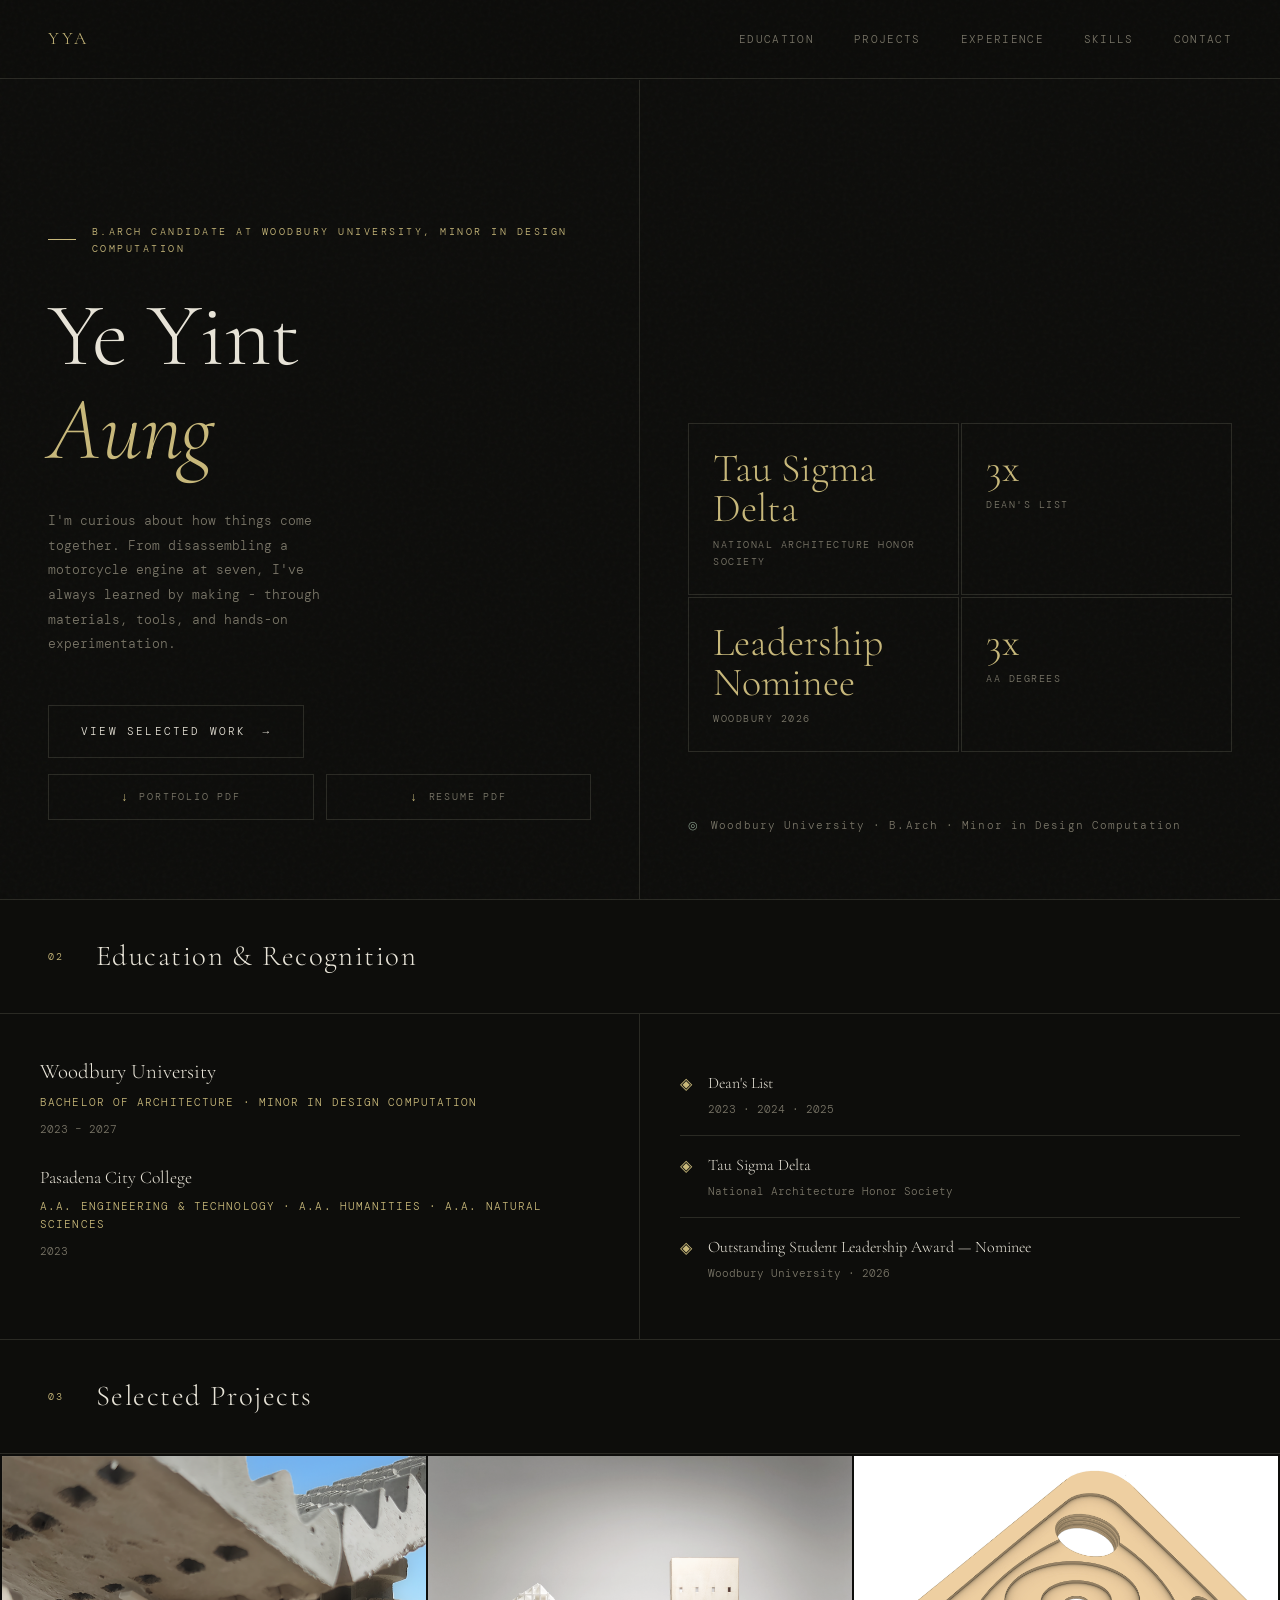
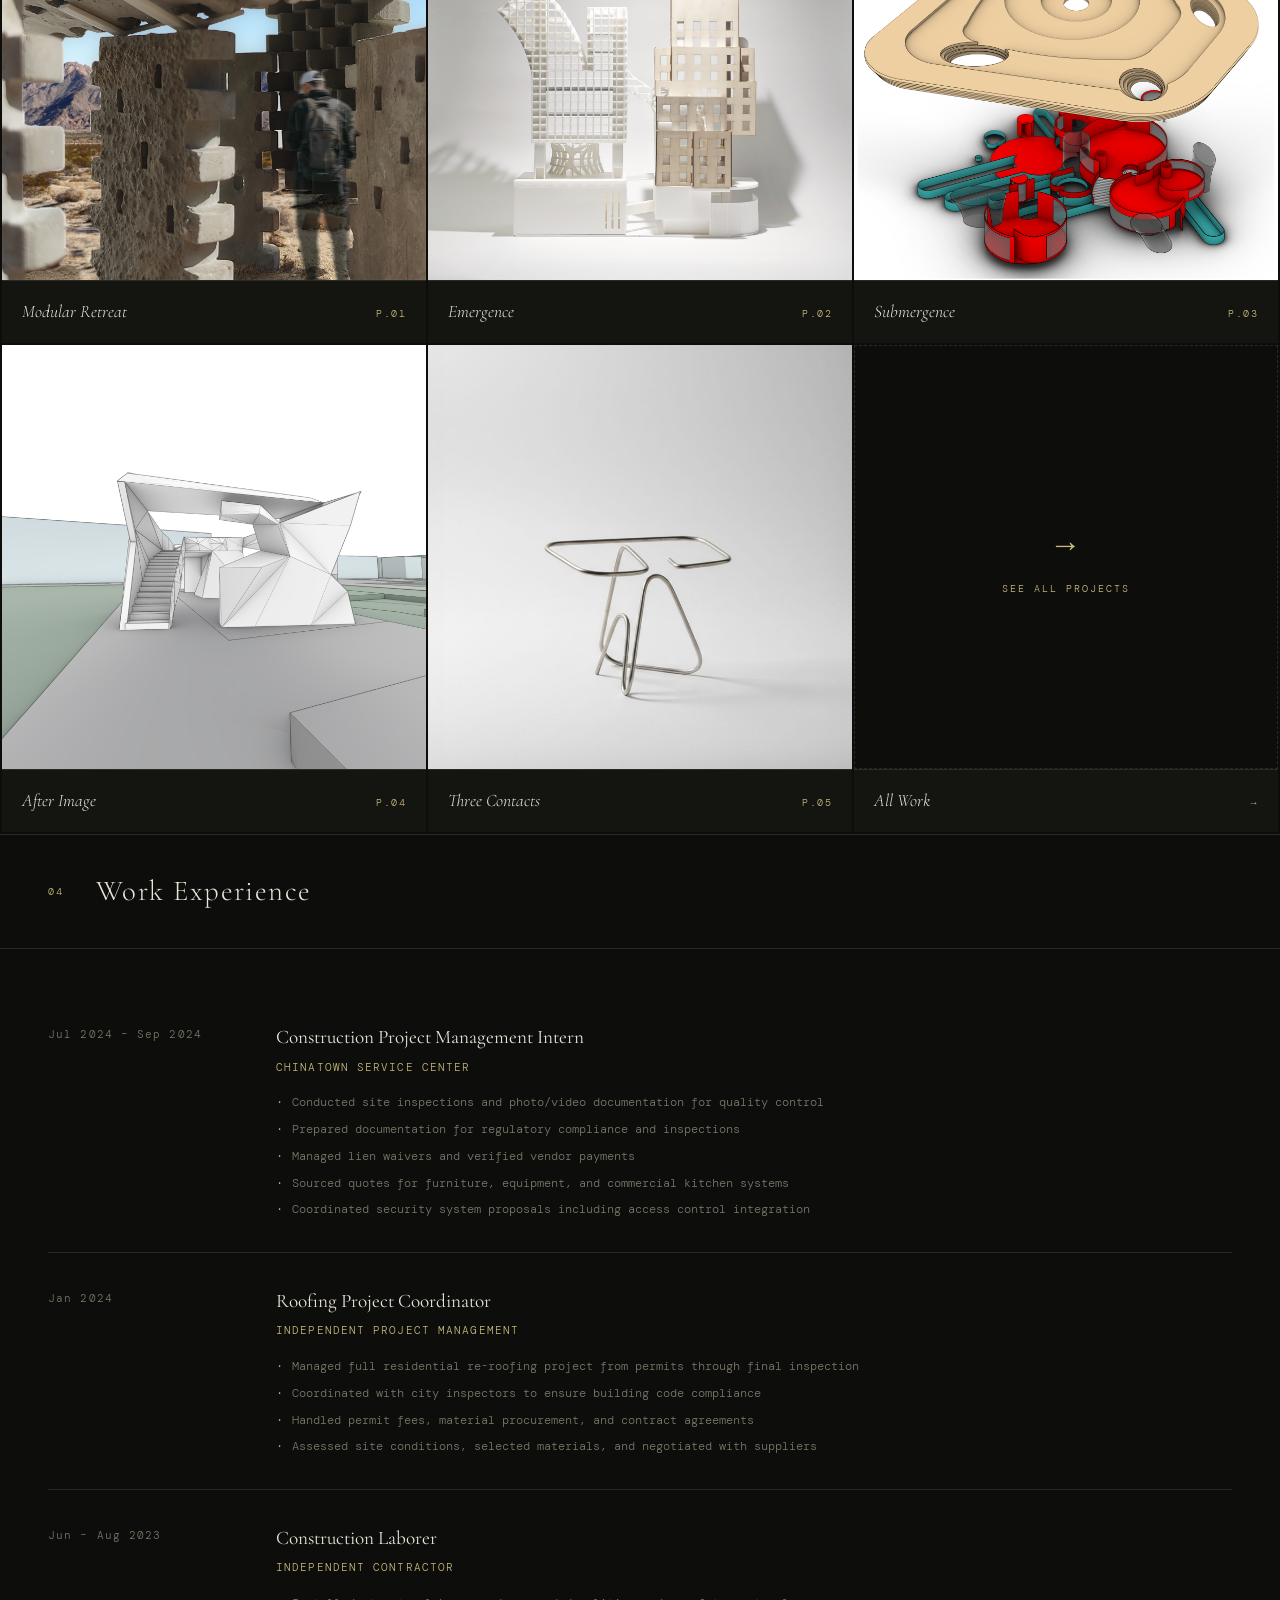
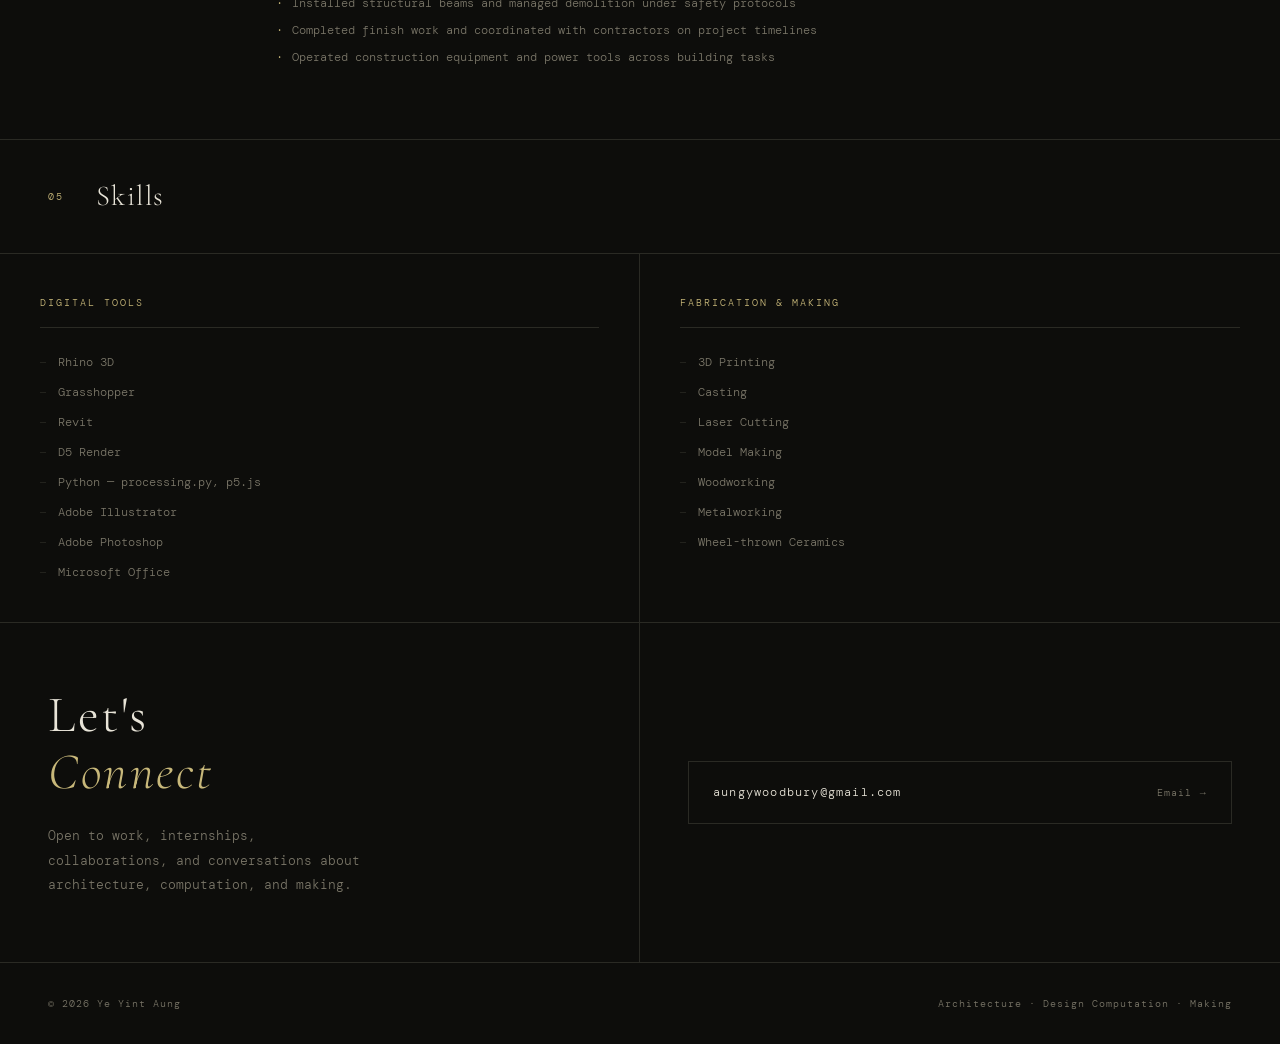
==== index.html @ 7330346c "Update index.html" ====
<!DOCTYPE html>
<html lang="en">
<head>
  <meta charset="UTF-8"/>
  <meta name="viewport" content="width=device-width, initial-scale=1.0"/>
  <title>Ye Yint Aung — Architecture Portfolio</title>
  <link href="https://fonts.googleapis.com/css2?family=Cormorant+Garamond:ital,wght@0,300;0,400;0,600;1,300;1,400&family=DM+Mono:wght@300;400&display=swap" rel="stylesheet"/>
  <link rel="stylesheet" href="style.css"/>
</head>
<body>

<!-- ══ NAV ══ -->
<nav>
  <a href="index.html" class="nav-logo">YYA</a>
  <div class="nav-links">
    <a href="#education">Education</a>
    <a href="#projects">Projects</a>
    <a href="#experience">Experience</a>
    <a href="#skills">Skills</a>
    <a href="#contact">Contact</a>
  </div>
  <button class="nav-hamburger" id="nav-hamburger" aria-label="Toggle menu">
    <span></span><span></span><span></span>
  </button>
</nav>

<!-- ══ 01 · INTRODUCTION ══ -->
<section id="hero">
  <div class="hero-left">
    <div class="hero-tag">B.Arch candidate at Woodbury University, Minor in Design Computation</div>
    <h1>Ye Yint<br/><em>Aung</em></h1>
    <p class="hero-desc">
      I'm curious about how things come together. From disassembling a motorcycle engine at seven, I've always learned by making - through materials, tools, and hands-on experimentation.
    </p>
    <a href="#projects" class="hero-cta">View Selected Work</a>
    <div class="hero-downloads">
      <a href="assets/YeYintAung-Portfolio.pdf" download class="hero-dl-btn">
        <span class="dl-icon">↓</span> Portfolio PDF
      </a>
      <a href="assets/YeYintAung-Resume.pdf" download class="hero-dl-btn">
        <span class="dl-icon">↓</span> Resume PDF
      </a>
    </div>
  </div>
  <div class="hero-right">
    <div class="hero-stats">
      <div class="stat">
        <div class="stat-num">Tau Sigma Delta</div>
        <div class="stat-label">National Architecture Honor Society</div>
      </div>
      <div class="stat">
        <div class="stat-num">3x</div>
        <div class="stat-label">Dean's List</div>
      </div>
      <div class="stat">
        <div class="stat-num">Leadership Nominee</div>
        <div class="stat-label">Woodbury 2026</div>
      </div>
      <div class="stat">
        <div class="stat-num">3x</div>
        <div class="stat-label">AA Degrees</div>
      </div>
    </div>
    <div class="hero-location">Woodbury University · B.Arch · Minor in Design Computation</div>
  </div>
</section>

<!-- ══ 02 · EDUCATION & RECOGNITION ══ -->
<section id="education">
  <div class="section-header">
    <span class="section-num">02</span>
    <h2>Education &amp; Recognition</h2>
  </div>
  <div class="edu-grid">
    <div class="edu-block">
      <div class="edu-school">Woodbury University</div>
      <div class="edu-degree">Bachelor of Architecture · Minor in Design Computation</div>
      <div class="edu-year">2023 – 2027</div>

      <div class="edu-school" style="font-size:1.1rem;">Pasadena City College</div>
      <div class="edu-degree">A.A. Engineering &amp; Technology · A.A. Humanities · A.A. Natural Sciences</div>
      <div class="edu-year">2023</div>
    </div>
    <div class="edu-block">
      <div class="award-item">
        <div class="award-icon">◈</div>
        <div>
          <div class="award-name">Dean's List</div>
          <div class="award-detail">2023 · 2024 · 2025</div>
        </div>
      </div>
      <div class="award-item">
        <div class="award-icon">◈</div>
        <div>
          <div class="award-name">Tau Sigma Delta</div>
          <div class="award-detail">National Architecture Honor Society</div>
        </div>
      </div>
      <div class="award-item">
        <div class="award-icon">◈</div>
        <div>
          <div class="award-name">Outstanding Student Leadership Award — Nominee</div>
          <div class="award-detail">Woodbury University · 2026</div>
        </div>
      </div>
    </div>
  </div>
</section>

<!-- ══ 03 · PROJECTS ══ -->
<section id="projects">
  <div class="section-header">
    <span class="section-num">03</span>
    <h2>Selected Projects</h2>
  </div>
  <div class="projects-grid">

    <!-- P.01 -->
    <a href="modular-retreat.html" class="project-card">
      <div class="card-image">
        <img src="images/modular-retreat-cover.png.png" alt="Modular Retreat"/> 
        <div class="card-overlay">
          <div class="overlay-tag">Modular Retreat</div>
          <p class="overlay-desc">A pavilion for hikers approaching Mount Whitney. Two panel types, 75% perlite mix — the molds become benches.</p>
          <span class="overlay-cta">Tilt-up Concrete · Lone Pine, CA</span>
        </div>
      </div>
      <div class="card-body">
        <div class="card-name">Modular Retreat</div>
        <div class="card-num">P.01</div>
      </div>
    </a>

    <!-- P.02 -->
    <a href="emergence.html" class="project-card">
      <div class="card-image">
        <img src="images/emergence-cover.png.png" alt="Emergence"/>
        <div class="card-overlay">
          <div class="overlay-tag">Emergence</div>
          <p class="overlay-desc">The historic E. Clem Wilson Building reborn as a Center for Art, Media, and Performance. The old structure generates the new.</p>
          <span class="overlay-cta">Adaptive Reuse · Los Angeles, CA</span>
        </div>
      </div>
      <div class="card-body">
        <div class="card-name">Emergence</div>
        <div class="card-num">P.02</div>
      </div>
    </a>

    <!-- P.03 -->
    <a href="submergence.html" class="project-card">
      <div class="card-image">
        <img src="images/submergence-cover.jpg" alt="Submergence"/>
        <div class="card-overlay">
          <div class="overlay-tag">Submergence</div>
          <p class="overlay-desc">An underused pool site reactivated as civic space. A floating canopy shades, collects rainwater, and lets light in across a triangular urban site.</p>
          <span class="overlay-cta">Civic Design · Chinatown, Los Angeles</span>
        </div>
      </div>
      <div class="card-body">
        <div class="card-name">Submergence</div>
        <div class="card-num">P.03</div>
      </div>
    </a>

    <!-- P.04 -->
    <a href="after-image.html" class="project-card">
      <div class="card-image">
        <img src="images/after-image-cover.png" alt="After Image"/> 
        <div class="card-overlay">
          <div class="overlay-tag">After Image</div>
          <p class="overlay-desc">A student lounge built from motion. Footage from Spider-Verse tracked, abstracted, and extruded into a geometry frozen mid-glitch.</p>
          <span class="overlay-cta">Student Lounge · Burbank, CA</span>
        </div>
      </div>
      <div class="card-body">
        <div class="card-name">After Image</div>
        <div class="card-num">P.04</div>
      </div>
    </a>

    <!-- P.05 -->
    <a href="three-contacts.html" class="project-card">
      <div class="card-image">
        <img src="images/three-contacts-cover.jpg" alt="Three Contacts"/>
        <div class="card-overlay">
          <div class="overlay-tag">Three Contacts</div>
          <p class="overlay-desc">A bookstand from one continuous cold-rolled steel rod. Three contacts — a point, a curve, and a line.</p>
          <span class="overlay-cta">Object Design</span>
        </div>
      </div>
      <div class="card-body">
        <div class="card-name">Three Contacts</div>
        <div class="card-num">P.05</div>
      </div>
    </a>

    <!-- See All Projects -->
    <a href="projects.html" class="project-card see-all-card">
      <div class="card-image" style="background: var(--bg);">
        <div class="placeholder">
          <span style="font-size:2rem; color: var(--accent);">→</span>
          <span style="color: var(--accent); letter-spacing: 0.2em;">See All Projects</span>
        </div>
      </div>
      <div class="card-body">
        <div class="card-name">All Work</div>
        <div class="card-num">→</div>
      </div>
    </a>

  </div>
</section>

<!-- ══ 04 · EXPERIENCE ══ -->
<section id="experience">
  <div class="section-header">
    <span class="section-num">04</span>
    <h2>Work Experience</h2>
  </div>
  <div class="exp-list">
    <div class="exp-item">
      <div class="exp-date">Jul 2024 – Sep 2024</div>
      <div>
        <div class="exp-role">Construction Project Management Intern</div>
        <div class="exp-company">Chinatown Service Center</div>
        <ul class="exp-bullets">
          <li>Conducted site inspections and photo/video documentation for quality control</li>
          <li>Prepared documentation for regulatory compliance and inspections</li>
          <li>Managed lien waivers and verified vendor payments</li>
          <li>Sourced quotes for furniture, equipment, and commercial kitchen systems</li>
          <li>Coordinated security system proposals including access control integration</li>
        </ul>
      </div>
    </div>
    <div class="exp-item">
      <div class="exp-date">Jan 2024</div>
      <div>
        <div class="exp-role">Roofing Project Coordinator</div>
        <div class="exp-company">Independent Project Management</div>
        <ul class="exp-bullets">
          <li>Managed full residential re-roofing project from permits through final inspection</li>
          <li>Coordinated with city inspectors to ensure building code compliance</li>
          <li>Handled permit fees, material procurement, and contract agreements</li>
          <li>Assessed site conditions, selected materials, and negotiated with suppliers</li>
        </ul>
      </div>
    </div>
    <div class="exp-item">
      <div class="exp-date">Jun – Aug 2023</div>
      <div>
        <div class="exp-role">Construction Laborer</div>
        <div class="exp-company">Independent Contractor</div>
        <ul class="exp-bullets">
          <li>Installed structural beams and managed demolition under safety protocols</li>
          <li>Completed finish work and coordinated with contractors on project timelines</li>
          <li>Operated construction equipment and power tools across building tasks</li>
        </ul>
      </div>
    </div>
  </div>
</section>

<!-- ══ 05 · SKILLS ══ -->
<section id="skills">
  <div class="section-header">
    <span class="section-num">05</span>
    <h2>Skills</h2>
  </div>
  <div class="skills-grid">
    <div class="skill-group">
      <div class="skill-group-title">Digital Tools</div>
      <ul class="skill-list">
        <li>Rhino 3D</li>
        <li>Grasshopper</li>
        <li>Revit</li>
        <li>D5 Render</li>
        <li>Python — processing.py, p5.js</li>
        <li>Adobe Illustrator</li>
        <li>Adobe Photoshop</li>
        <li>Microsoft Office</li>
      </ul>
    </div>
    <div class="skill-group">
      <div class="skill-group-title">Fabrication &amp; Making</div>
      <ul class="skill-list">
        <li>3D Printing</li>
        <li>Casting</li>
        <li>Laser Cutting</li>
        <li>Model Making</li>
        <li>Woodworking</li>
        <li>Metalworking</li>
        <li>Wheel-thrown Ceramics</li>
      </ul>
    </div>
  </div>
</section>

<!-- ══ 06 · CONTACT ══ -->
<section id="contact">
  <div class="contact-left">
    <h2 class="contact-heading">Let's<br/><em>Connect</em></h2>
    <p class="contact-sub">Open to work, internships, collaborations, and conversations about architecture, computation, and making.</p>
  </div>
  <div class="contact-right">
    <a href="mailto:aungywoodbury@gmail.com" class="contact-link">
      aungywoodbury@gmail.com
      <span>Email →</span>
    </a>
  </div>
</section>

<footer>
  <span>© 2026 Ye Yint Aung</span>
  <span>Architecture · Design Computation · Making</span>
</footer>

<script>
  const hamburger = document.getElementById('nav-hamburger');
  const navLinks = document.querySelector('.nav-links');
  hamburger.addEventListener('click', () => {
    navLinks.classList.toggle('open');
  });
  navLinks.querySelectorAll('a').forEach(link => {
    link.addEventListener('click', () => navLinks.classList.remove('open'));
  });
</script>

</body>
</html>
---- style.css ----
/* ============================================================
   YE YINT AUNG — Portfolio Stylesheet
   Shared across all pages
   ============================================================ */

*, *::before, *::after { box-sizing: border-box; margin: 0; padding: 0; }

:root {
  --bg: #0d0d0b;
  --surface: #141410;
  --border: #2a2a24;
  --text: #e8e4d8;
  --muted: #7a7668;
  --accent: #c8b87a;
  --accent2: #8a9e8c;
}

html { scroll-behavior: smooth; }

body {
  background: var(--bg);
  color: var(--text);
  font-family: 'DM Mono', monospace;
  font-weight: 300;
  font-size: 13px;
  line-height: 1.7;
  cursor: crosshair;
}

body::before {
  content: '';
  position: fixed;
  inset: 0;
  background-image: url("data:image/svg+xml,%3Csvg viewBox='0 0 256 256' xmlns='http://www.w3.org/2000/svg'%3E%3Cfilter id='noise'%3E%3CfeTurbulence type='fractalNoise' baseFrequency='0.9' numOctaves='4' stitchTiles='stitch'/%3E%3C/filter%3E%3Crect width='100%25' height='100%25' filter='url(%23noise)' opacity='0.04'/%3E%3C/svg%3E");
  pointer-events: none;
  z-index: 999;
  opacity: 0.6;
}

/* ── NAV ── */
nav {
  position: fixed;
  top: 0; left: 0; right: 0;
  z-index: 100;
  display: flex;
  justify-content: space-between;
  align-items: center;
  padding: 1.5rem 3rem;
  border-bottom: 1px solid var(--border);
  background: rgba(13,13,11,0.9);
  backdrop-filter: blur(12px);
}
.nav-logo {
  font-family: 'Cormorant Garamond', serif;
  font-size: 1.1rem;
  letter-spacing: 0.15em;
  color: var(--accent);
  text-decoration: none;
}
.nav-links { display: flex; gap: 2.5rem; align-items: center; }
.nav-links a {
  color: var(--muted);
  text-decoration: none;
  letter-spacing: 0.12em;
  font-size: 11px;
  text-transform: uppercase;
  transition: color 0.3s;
}
.nav-links a:hover { color: var(--accent); }
.nav-back {
  display: flex;
  align-items: center;
  gap: 0.5rem;
  color: var(--muted);
  text-decoration: none;
  font-size: 11px;
  letter-spacing: 0.15em;
  text-transform: uppercase;
  transition: color 0.3s;
}
.nav-back:hover { color: var(--accent); }
.nav-back::before { content: '←'; }

/* ── HAMBURGER ── */
.nav-hamburger {
  display: none;
  flex-direction: column;
  gap: 5px;
  background: none;
  border: none;
  cursor: pointer;
  padding: 0.25rem;
}
.nav-hamburger span {
  display: block;
  width: 22px;
  height: 1px;
  background: var(--accent);
  transition: all 0.3s;
}

/* ── SECTION WRAPPER ── */
section { border-bottom: 1px solid var(--border); scroll-margin-top: 72px; }

.section-header {
  display: flex;
  align-items: center;
  gap: 2rem;
  padding: 2rem 3rem;
  border-bottom: 1px solid var(--border);
}
.section-num {
  font-size: 10px;
  letter-spacing: 0.2em;
  color: var(--accent);
}
h2 {
  font-family: 'Cormorant Garamond', serif;
  font-size: 1.8rem;
  font-weight: 300;
  letter-spacing: 0.05em;
}

/* ── HERO ── */
#hero {
  min-height: 100vh;
  display: grid;
  grid-template-columns: 1fr 1fr;
  border-bottom: 1px solid var(--border);
  padding-top: 80px;
}
.hero-left {
  padding: 8rem 3rem 4rem;
  border-right: 1px solid var(--border);
  display: flex;
  flex-direction: column;
  justify-content: center;
}
.hero-tag {
  font-size: 10px;
  letter-spacing: 0.25em;
  text-transform: uppercase;
  color: var(--accent);
  margin-bottom: 2rem;
  display: flex;
  align-items: center;
  gap: 1rem;
}
.hero-tag::before {
  content: '';
  display: block;
  width: 2rem;
  height: 1px;
  background: var(--accent);
}
h1 {
  font-family: 'Cormorant Garamond', serif;
  font-size: clamp(3.5rem, 7vw, 6rem);
  font-weight: 300;
  line-height: 1.05;
  letter-spacing: -0.01em;
  color: var(--text);
  margin-bottom: 2rem;
}
h1 em { font-style: italic; color: var(--accent); }
.hero-desc {
  max-width: 38ch;
  color: var(--muted);
  line-height: 1.9;
  margin-bottom: 3rem;
}
.hero-cta {
  display: inline-flex;
  align-items: center;
  gap: 1rem;
  color: var(--text);
  text-decoration: none;
  font-size: 11px;
  letter-spacing: 0.2em;
  text-transform: uppercase;
  border: 1px solid var(--border);
  padding: 1rem 2rem;
  transition: all 0.3s;
  cursor: pointer;
  align-self: flex-start;
  margin-bottom: 1rem;
}
.hero-cta:hover { border-color: var(--accent); color: var(--accent); background: rgba(200,184,122,0.04); }
.hero-cta::after { content: '→'; transition: transform 0.3s; }
.hero-cta:hover::after { transform: translateX(4px); }

/* ── HERO DOWNLOAD BUTTONS ── */
.hero-downloads {
  display: flex;
  gap: 0.75rem;
}

.hero-dl-btn {
  display: inline-flex;
  align-items: center;
  gap: 0.6rem;
  color: var(--muted);
  text-decoration: none;
  font-size: 10px;
  letter-spacing: 0.18em;
  text-transform: uppercase;
  border: 1px solid var(--border);
  padding: 0.75rem 1.25rem;
  transition: all 0.3s;
  flex: 1;
  justify-content: center;
}

.hero-dl-btn:hover {
  border-color: var(--accent);
  color: var(--accent);
  background: rgba(200, 184, 122, 0.04);
}

.dl-icon {
  font-size: 12px;
  color: var(--accent);
}

.hero-right {
  padding: 8rem 3rem 4rem;
  display: flex;
  flex-direction: column;
  justify-content: flex-end;
}
.hero-stats {
  display: grid;
  grid-template-columns: 1fr 1fr;
  gap: 2px;
  margin-bottom: 4rem;
}
.stat {
  border: 1px solid var(--border);
  padding: 1.5rem;
  transition: border-color 0.3s;
}
.stat:hover { border-color: var(--accent); }
.stat-num {
  font-family: 'Cormorant Garamond', serif;
  font-size: 2.5rem;
  font-weight: 300;
  color: var(--accent);
  line-height: 1;
  margin-bottom: 0.5rem;
}
.stat-label {
  font-size: 10px;
  letter-spacing: 0.15em;
  text-transform: uppercase;
  color: var(--muted);
}
.hero-location {
  display: flex;
  align-items: center;
  gap: 0.75rem;
  color: var(--muted);
  font-size: 11px;
  letter-spacing: 0.1em;
}
.hero-location::before { content: '◎'; color: var(--accent2); }

/* ── EDUCATION ── */
.edu-grid {
  display: grid;
  grid-template-columns: 1fr 1fr;
}
.edu-block {
  border-right: 1px solid var(--border);
  padding: 2.5rem;
}
.edu-block:last-child { border-right: none; }
.edu-school {
  font-family: 'Cormorant Garamond', serif;
  font-size: 1.3rem;
  margin-bottom: 0.25rem;
}
.edu-degree {
  color: var(--accent);
  font-size: 11px;
  letter-spacing: 0.1em;
  text-transform: uppercase;
  margin-bottom: 0.5rem;
}
.edu-year { color: var(--muted); font-size: 11px; margin-bottom: 1.5rem; }
.award-item {
  display: flex;
  align-items: flex-start;
  gap: 1rem;
  padding: 1rem 0;
  border-bottom: 1px solid var(--border);
}
.award-item:last-child { border-bottom: none; }
.award-icon { color: var(--accent); font-size: 16px; }
.award-name {
  font-family: 'Cormorant Garamond', serif;
  font-size: 1rem;
  margin-bottom: 0.2rem;
}
.award-detail { color: var(--muted); font-size: 11px; }

/* ── PROJECTS GRID (landing page) ── */
.projects-grid {
  display: grid;
  grid-template-columns: repeat(3, 1fr);
  gap: 2px;
  padding: 2px;
}

.project-card {
  text-decoration: none;
  color: var(--text);
  display: block;
  position: relative;
  overflow: hidden;
  background: var(--surface);
  min-width: 0;
}

/* Square image */
.card-image {
  width: 100%;
  aspect-ratio: 1 / 1;
  background: var(--surface);
  overflow: hidden;
  position: relative;
}
.card-image img {
  width: 100%;
  height: 100%;
  object-fit: cover;
  display: block;
  transition: transform 0.5s ease;
}
.project-card:hover .card-image img { transform: scale(1.05); }

/* Placeholder shown when no image */
.card-image .placeholder {
  position: absolute;
  inset: 0;
  display: flex;
  flex-direction: column;
  align-items: center;
  justify-content: center;
  gap: 0.5rem;
  color: var(--border);
  font-size: 10px;
  letter-spacing: 0.15em;
  text-transform: uppercase;
}
.card-image .placeholder span { color: var(--muted); }

/* Hover overlay with description */
.card-overlay {
  position: absolute;
  inset: 0;
  background: rgba(13, 13, 11, 0.88);
  display: flex;
  flex-direction: column;
  align-items: center;
  justify-content: center;
  padding: 2rem;
  opacity: 0;
  transition: opacity 0.35s ease;
  text-align: center;
}
.project-card:hover .card-overlay { opacity: 1; }

.overlay-tag {
  font-size: 10px;
  letter-spacing: 0.2em;
  text-transform: uppercase;
  color: var(--accent);
  margin-bottom: 0.75rem;
}
.overlay-desc {
  color: var(--text);
  font-size: 12px;
  line-height: 1.8;
  max-width: 28ch;
}
.overlay-cta {
  margin-top: 1.25rem;
  font-size: 10px;
  letter-spacing: 0.2em;
  text-transform: uppercase;
  color: var(--accent);
  display: flex;
  align-items: center;
  gap: 0.5rem;
}
.overlay-cta::after { content: '→'; }

/* Name label below image */
.card-body {
  padding: 1rem 1.25rem;
  border-top: 1px solid var(--border);
  display: flex;
  align-items: baseline;
  justify-content: space-between;
}
.card-name {
  font-family: 'Cormorant Garamond', serif;
  font-size: 1.1rem;
  font-weight: 300;
  font-style: italic;
}
.card-num {
  font-size: 10px;
  color: var(--accent);
  letter-spacing: 0.15em;
}
.see-all-card .card-image {
  border: 1px dashed var(--border);
  transition: border-color 0.3s;
}
.see-all-card:hover .card-image {
  border-color: var(--accent);
}
.see-all-card:hover .placeholder span {
  color: var(--accent) !important;
}

/* ── EXPERIENCE ── */
.exp-list {
  padding: 2.5rem 3rem;
}
.exp-item {
  display: grid;
  grid-template-columns: 180px 1fr;
  gap: 3rem;
  padding: 2rem 0;
  border-bottom: 1px solid var(--border);
}
.exp-item:last-child { border-bottom: none; }
.exp-date { font-size: 11px; color: var(--muted); letter-spacing: 0.1em; padding-top: 0.25rem; }
.exp-role {
  font-family: 'Cormorant Garamond', serif;
  font-size: 1.2rem;
  font-weight: 400;
  margin-bottom: 0.25rem;
}
.exp-company {
  font-size: 11px;
  letter-spacing: 0.1em;
  color: var(--accent);
  margin-bottom: 1rem;
  text-transform: uppercase;
}
.exp-bullets { list-style: none; display: flex; flex-direction: column; gap: 0.4rem; }
.exp-bullets li {
  color: var(--muted);
  font-size: 12px;
  padding-left: 1rem;
  position: relative;
}
.exp-bullets li::before { content: '·'; position: absolute; left: 0; color: var(--accent); }

/* ── SKILLS ── */
.skills-grid {
  display: grid;
  grid-template-columns: 1fr 1fr;
}
.skill-group {
  border-right: 1px solid var(--border);
  padding: 2.5rem;
}
.skill-group:last-child { border-right: none; }
.skill-group-title {
  font-size: 10px;
  letter-spacing: 0.2em;
  text-transform: uppercase;
  color: var(--accent);
  margin-bottom: 1.5rem;
  padding-bottom: 1rem;
  border-bottom: 1px solid var(--border);
}
.skill-list { list-style: none; display: flex; flex-direction: column; gap: 0.6rem; }
.skill-list li {
  color: var(--muted);
  font-size: 12px;
  display: flex;
  align-items: center;
  gap: 0.75rem;
  transition: color 0.2s;
}
.skill-list li:hover { color: var(--text); }
.skill-list li::before { content: '—'; color: var(--border); font-size: 10px; }

/* ── CONTACT ── */
#contact {
  display: grid;
  grid-template-columns: 1fr 1fr;
}
.contact-left { padding: 4rem 3rem; border-right: 1px solid var(--border); }
.contact-right { padding: 4rem 3rem; display: flex; flex-direction: column; gap: 1.5rem; justify-content: center; }
.contact-heading {
  font-family: 'Cormorant Garamond', serif;
  font-size: clamp(2rem, 4vw, 3.5rem);
  font-weight: 300;
  line-height: 1.1;
  margin-bottom: 1.5rem;
}
.contact-heading em { font-style: italic; color: var(--accent); }
.contact-sub { color: var(--muted); max-width: 40ch; line-height: 1.9; }
.contact-link {
  display: flex;
  align-items: center;
  justify-content: space-between;
  padding: 1.25rem 1.5rem;
  border: 1px solid var(--border);
  color: var(--text);
  text-decoration: none;
  font-size: 12px;
  letter-spacing: 0.1em;
  transition: all 0.3s;
}
.contact-link:hover { border-color: var(--accent); color: var(--accent); background: rgba(200,184,122,0.03); }
.contact-link span { color: var(--muted); font-size: 10px; }

/* ── FOOTER ── */
footer {
  padding: 2rem 3rem;
  display: flex;
  justify-content: space-between;
  align-items: center;
  color: var(--muted);
  font-size: 10px;
  letter-spacing: 0.1em;
}

/* ── PROJECT PAGE ── */
.project-hero {
  min-height: 50vh;
  display: grid;
  grid-template-columns: 1fr 1fr;
  padding-top: 80px;
  border-bottom: 1px solid var(--border);
}
.project-hero-left {
  padding: 5rem 3rem;
  border-right: 1px solid var(--border);
  display: flex;
  flex-direction: column;
  justify-content: center;
}
.project-hero-right {
  padding: 5rem 3rem;
  display: flex;
  flex-direction: column;
  justify-content: center;
  gap: 1.5rem;
}
.project-page-num {
  font-size: 10px;
  color: var(--accent);
  letter-spacing: 0.25em;
  margin-bottom: 1rem;
}
.project-page-title {
  font-family: 'Cormorant Garamond', serif;
  font-size: clamp(2.5rem, 5vw, 4.5rem);
  font-weight: 300;
  font-style: italic;
  line-height: 1.05;
  margin-bottom: 1.5rem;
}
.project-page-desc {
  color: var(--muted);
  line-height: 1.9;
  max-width: 44ch;
}
.project-meta-item { border-top: 1px solid var(--border); padding: 1rem 0; }
.project-meta-label { font-size: 10px; letter-spacing: 0.2em; text-transform: uppercase; color: var(--accent); margin-bottom: 0.3rem; }
.project-meta-value { font-size: 13px; color: var(--text); }

/* Image gallery on project pages */
.gallery { padding: 3rem; display: flex; flex-direction: column; gap: 2px; }

.gallery-row {
  display: grid;
  gap: 2px;
}
.gallery-row.full  { grid-template-columns: 1fr; }
.gallery-row.half  { grid-template-columns: 1fr 1fr; }
.gallery-row.third { grid-template-columns: 1fr 1fr 1fr; }

.gallery-img {
  width: 100%;
  background: var(--surface);
  border: 1px solid var(--border);
  overflow: hidden;
  position: relative;
}
.gallery-img.tall  { aspect-ratio: 4/3; }
.gallery-img.wide  { aspect-ratio: 16/9; }
.gallery-img.square { aspect-ratio: 1/1; }

.gallery-img img {
  width: 100%;
  height: 100%;
  object-fit: cover;
  display: block;
  transition: transform 0.5s ease;
}
.gallery-img:hover img { transform: scale(1.02); }

/* Placeholder for gallery images */
.gallery-img .img-placeholder {
  position: absolute;
  inset: 0;
  display: flex;
  flex-direction: column;
  align-items: center;
  justify-content: center;
  gap: 0.75rem;
  color: var(--muted);
  font-size: 10px;
  letter-spacing: 0.15em;
  text-transform: uppercase;
}
.gallery-img .img-placeholder .img-icon { font-size: 2rem; color: var(--border); }
.gallery-img .img-placeholder .img-label { color: var(--accent); }

.gallery-caption {
  padding: 0.75rem 0;
  font-size: 11px;
  color: var(--muted);
  letter-spacing: 0.05em;
  border-top: 1px solid var(--border);
  margin-top: 2px;
}

/* Project page nav (prev/next) */
.project-nav {
  display: grid;
  grid-template-columns: 1fr 1fr;
  border-top: 1px solid var(--border);
}
.project-nav-item {
  padding: 2.5rem 3rem;
  text-decoration: none;
  color: var(--muted);
  font-size: 11px;
  letter-spacing: 0.15em;
  text-transform: uppercase;
  transition: all 0.3s;
  border-right: 1px solid var(--border);
  display: flex;
  flex-direction: column;
  gap: 0.5rem;
}
.project-nav-item:last-child { border-right: none; text-align: right; }
.project-nav-item:hover { color: var(--accent); background: rgba(200,184,122,0.02); }
.project-nav-label { font-size: 10px; color: var(--border); margin-bottom: 0.25rem; }
.project-nav-title {
  font-family: 'Cormorant Garamond', serif;
  font-size: 1.2rem;
  font-weight: 300;
  font-style: italic;
  color: var(--text);
}

/* ── ANIMATIONS ── */
@keyframes fadeUp {
  from { opacity: 0; transform: translateY(24px); }
  to   { opacity: 1; transform: translateY(0); }
}
.hero-left > * {
  animation: fadeUp 0.8s ease both;
}
.hero-left > *:nth-child(1) { animation-delay: 0.1s; }
.hero-left > *:nth-child(2) { animation-delay: 0.25s; }
.hero-left > *:nth-child(3) { animation-delay: 0.4s; }
.hero-left > *:nth-child(4) { animation-delay: 0.55s; }
.hero-left > *:nth-child(5) { animation-delay: 0.7s; }

/* ── RESPONSIVE ── */
@media (max-width: 768px) {
  nav { padding: 1.25rem 1.5rem; }

  .nav-hamburger { display: flex; }

  .nav-links {
    display: none;
    position: absolute;
    top: 100%;
    left: 0;
    right: 0;
    flex-direction: column;
    background: rgba(13,13,11,0.97);
    border-bottom: 1px solid var(--border);
    padding: 1.5rem 2rem;
    gap: 1.5rem;
  }
  .nav-links.open { display: flex; }

  #hero { grid-template-columns: 1fr; }
  .hero-left { padding: 6rem 1.5rem 2rem; border-right: none; border-bottom: 1px solid var(--border); }
  .hero-right { padding: 2rem 1.5rem 3rem; }
  .hero-downloads { flex-wrap: wrap; }
  .projects-grid { grid-template-columns: 1fr; }
  .project-card { border-right: none !important; }
  .skills-grid { grid-template-columns: 1fr; }
  .skill-group { border-right: none; border-bottom: 1px solid var(--border); }
  .exp-item { grid-template-columns: 1fr; gap: 0.5rem; }
  .edu-grid { grid-template-columns: 1fr; }
  .edu-block { border-right: none; border-bottom: 1px solid var(--border); }
  #contact { grid-template-columns: 1fr; }
  .contact-left { border-right: none; border-bottom: 1px solid var(--border); }
  .section-header { padding: 1.5rem; }
  .exp-list { padding: 1.5rem; }
  .project-hero { grid-template-columns: 1fr; }
  .project-hero-left { border-right: none; border-bottom: 1px solid var(--border); padding: 4rem 1.5rem 2rem; }
  .project-hero-right { padding: 2rem 1.5rem; }
  .gallery { padding: 1.5rem; }
  .gallery-row.half, .gallery-row.third { grid-template-columns: 1fr; }
  .project-nav { grid-template-columns: 1fr; }
  .project-nav-item { border-right: none; border-bottom: 1px solid var(--border); }
  .project-nav-item:last-child { text-align: left; }
}
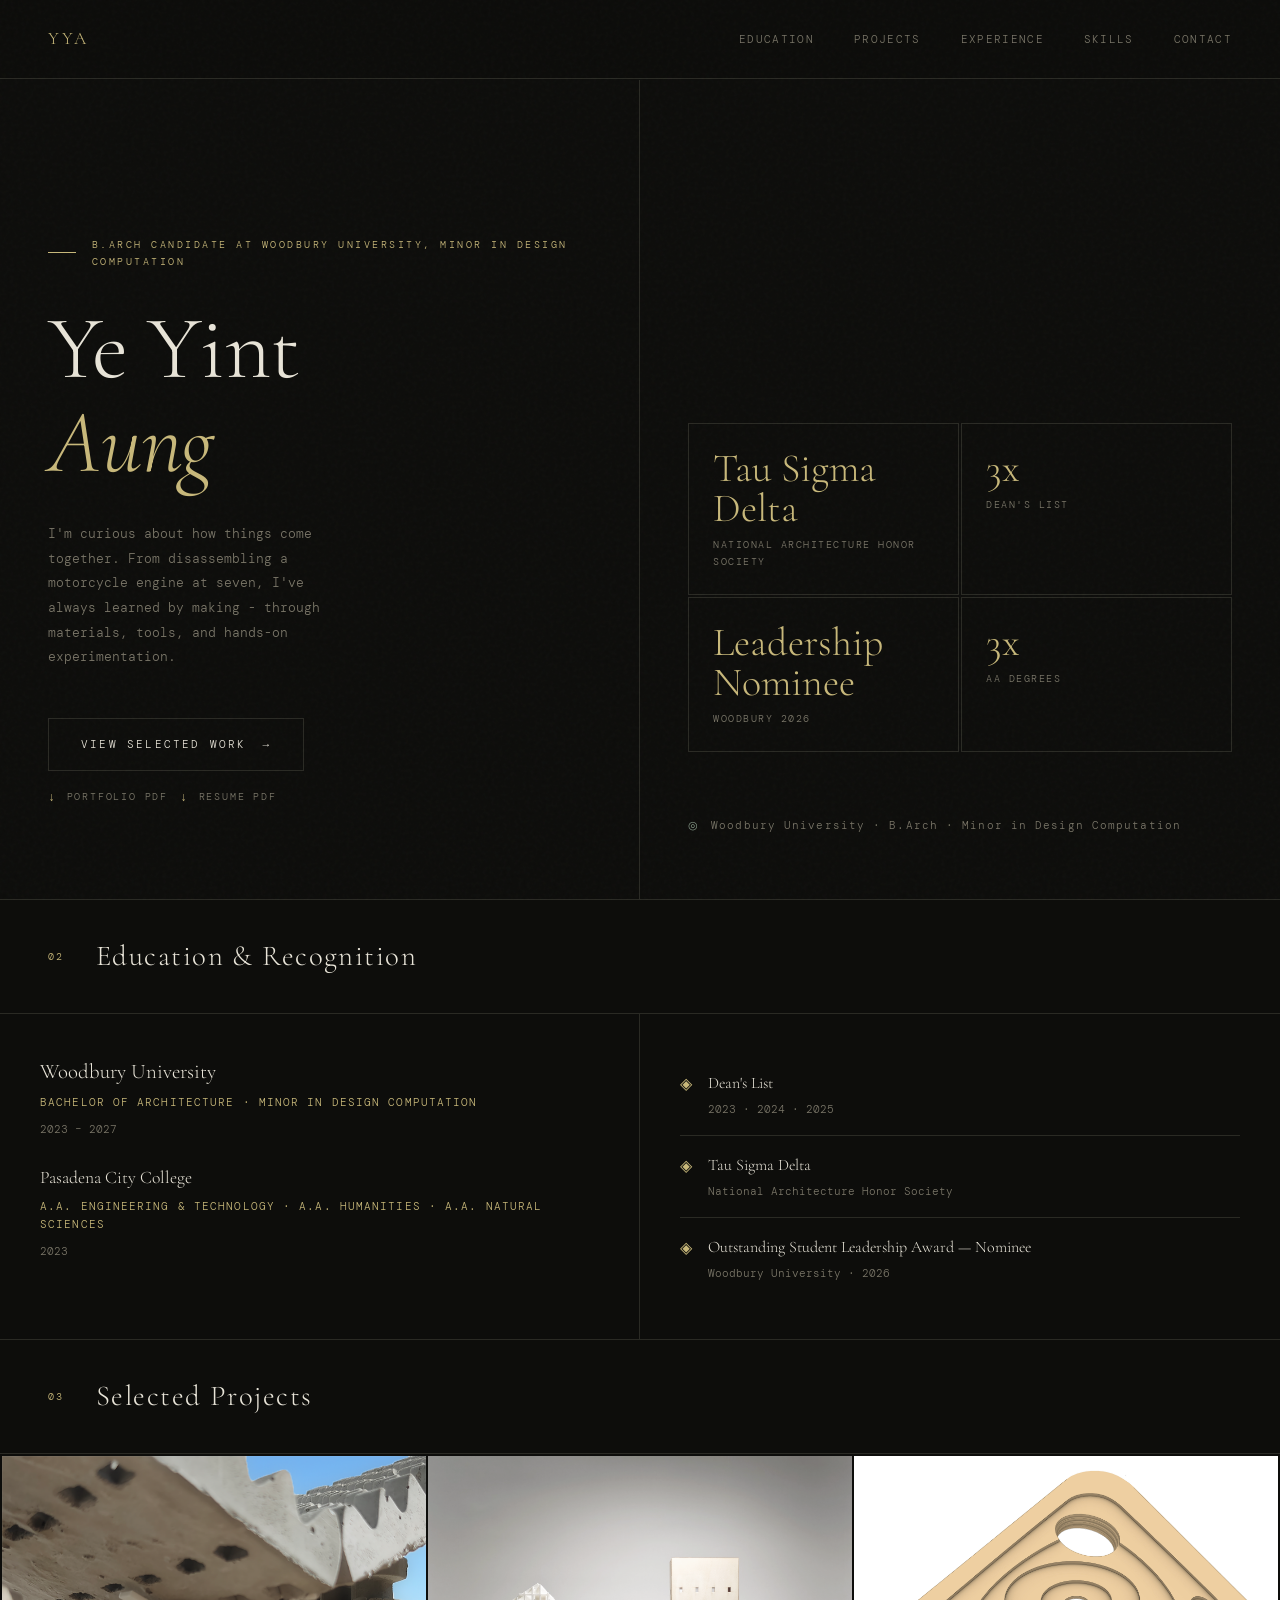
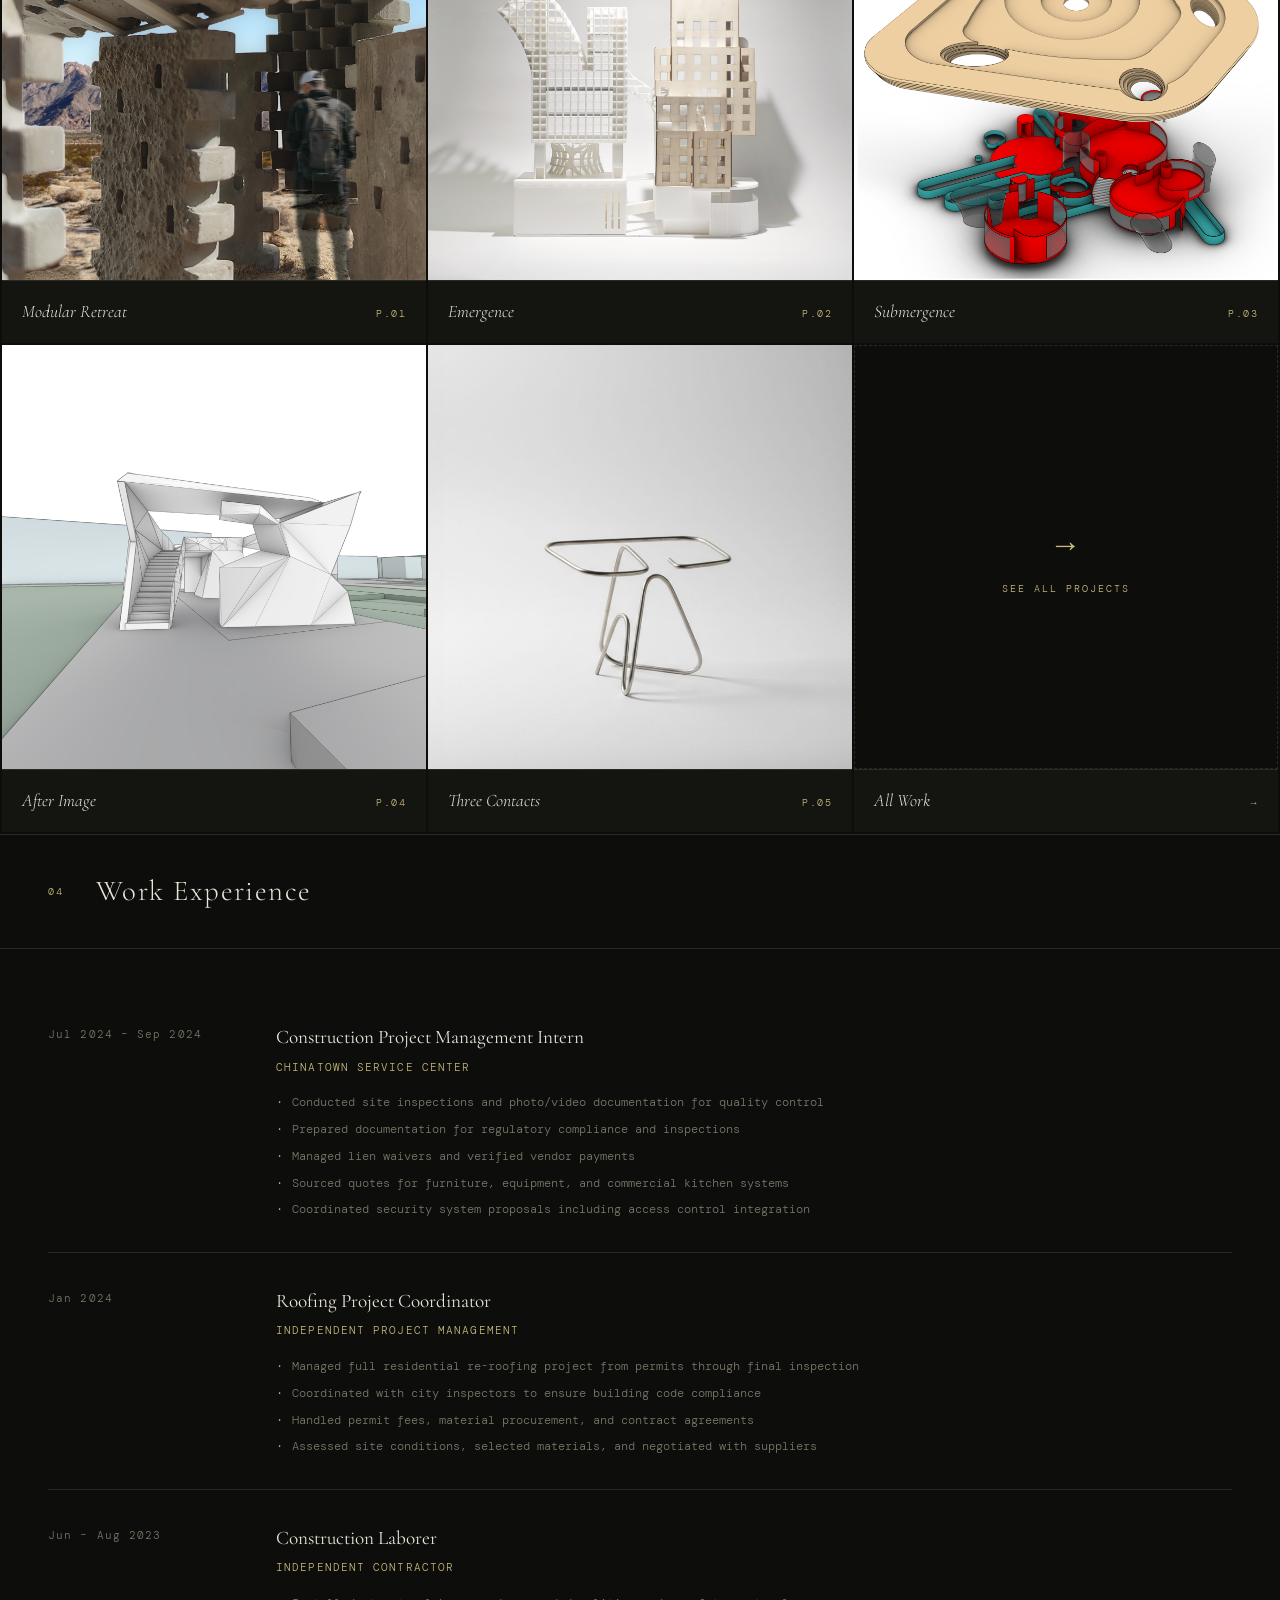
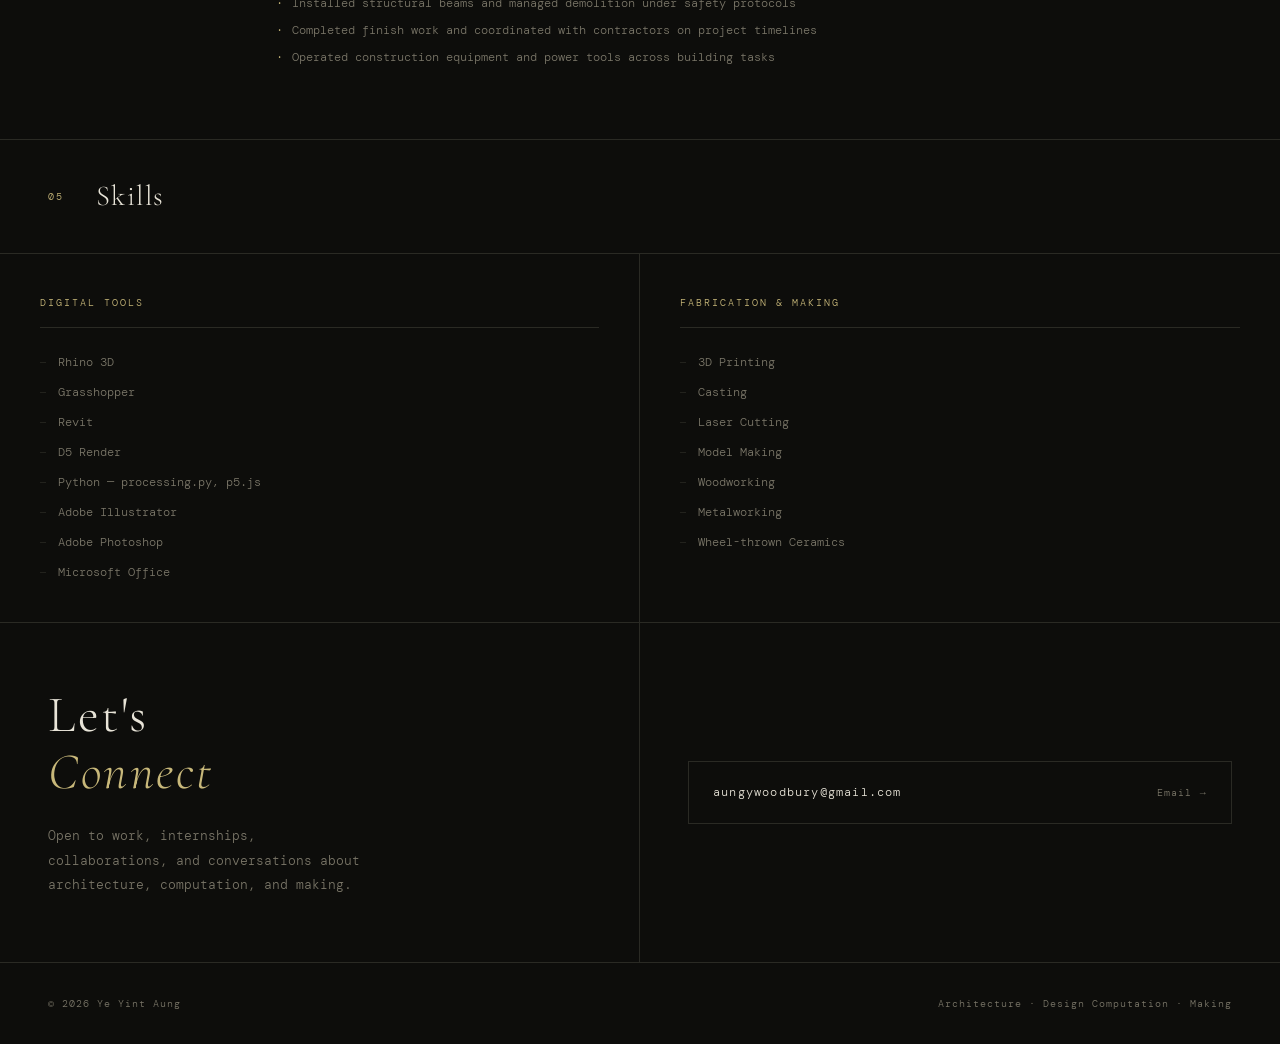
==== commit 2bf7ab21: "Update index.html" ====
--- a/index.html
+++ b/index.html
@@ -14,7 +14,7 @@
   <a href="index.html" class="nav-logo">YYA</a>
   <div class="nav-links">
     <a href="#education">Education</a>
-    <a href="#projects">Projects</a>
+    <a href="#projects.html">Projects</a>
     <a href="#experience">Experience</a>
     <a href="#skills">Skills</a>
     <a href="#contact">Contact</a>
--- a/style.css
+++ b/style.css
@@ -204,11 +204,7 @@
   font-size: 10px;
   letter-spacing: 0.18em;
   text-transform: uppercase;
-  border: 1px solid var(--border);
-  padding: 0.75rem 1.25rem;
   transition: all 0.3s;
-  flex: 1;
-  justify-content: center;
 }
 
 .hero-dl-btn:hover {
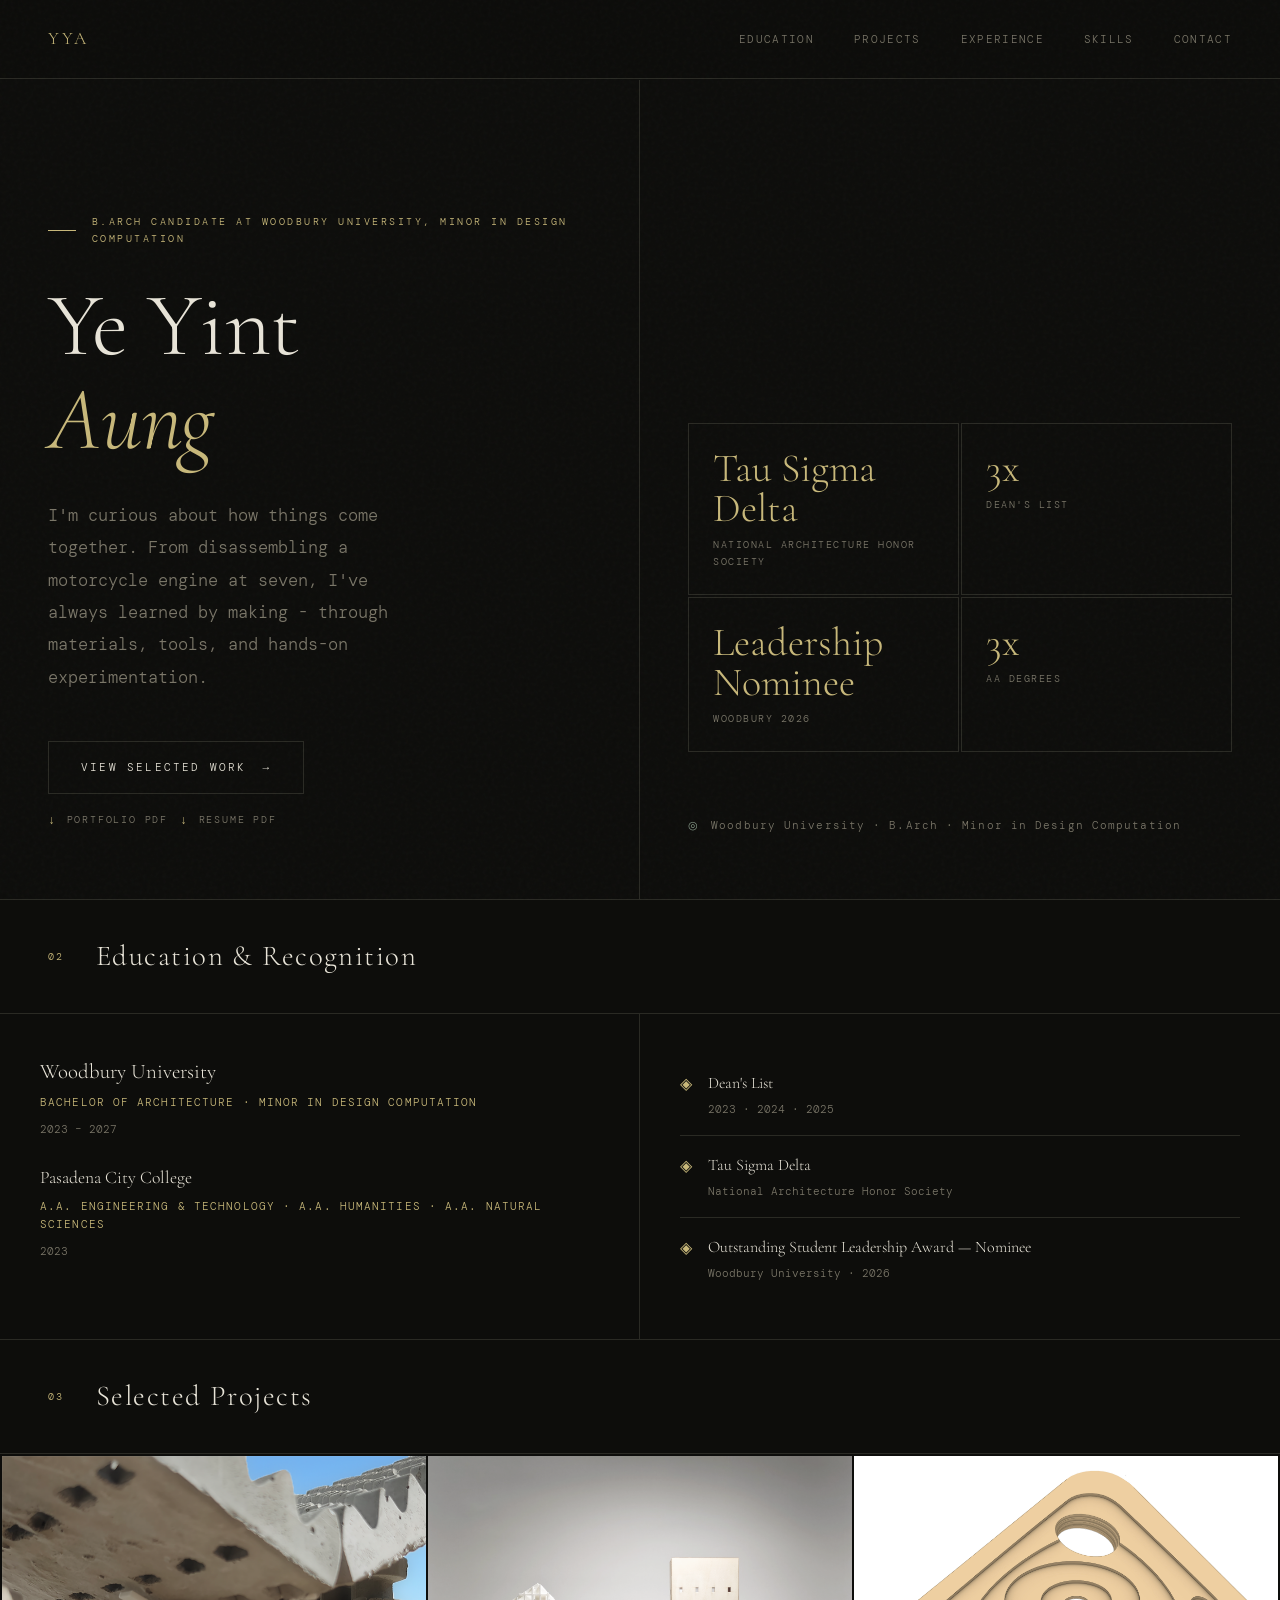
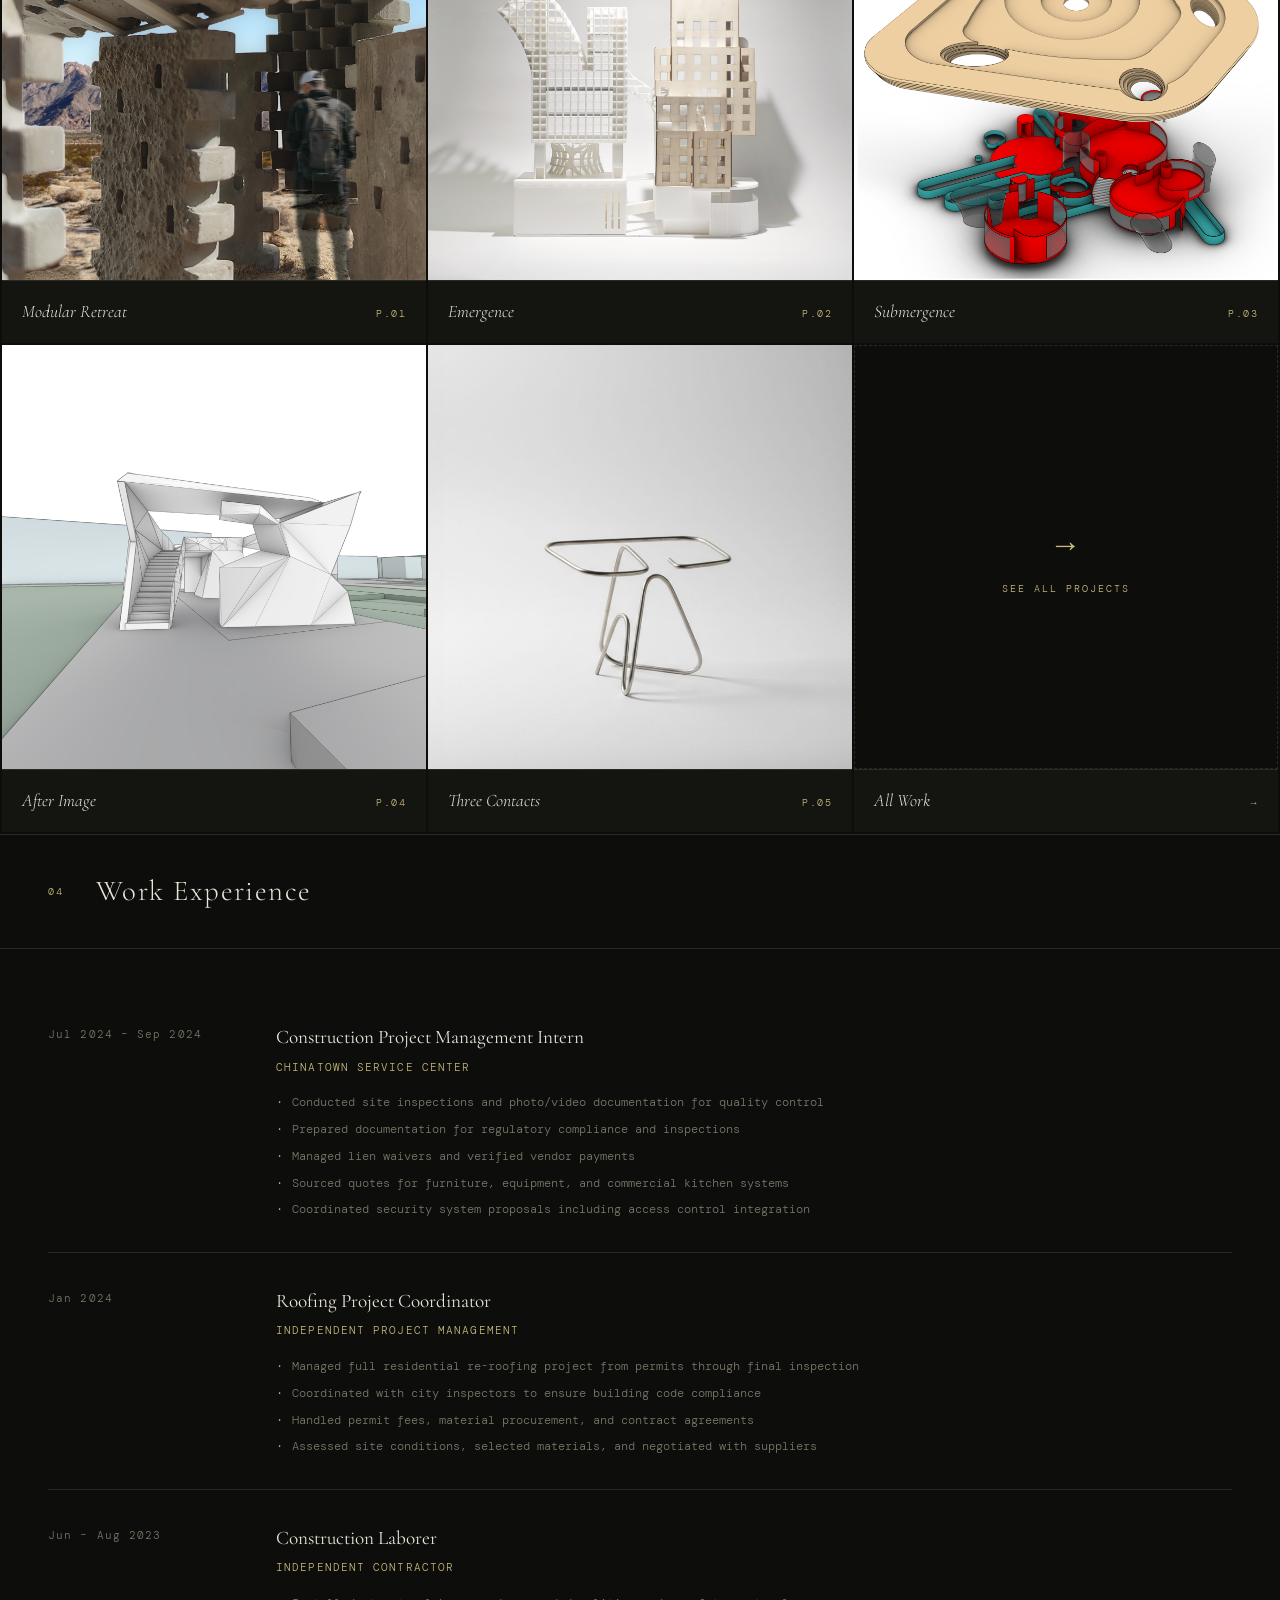
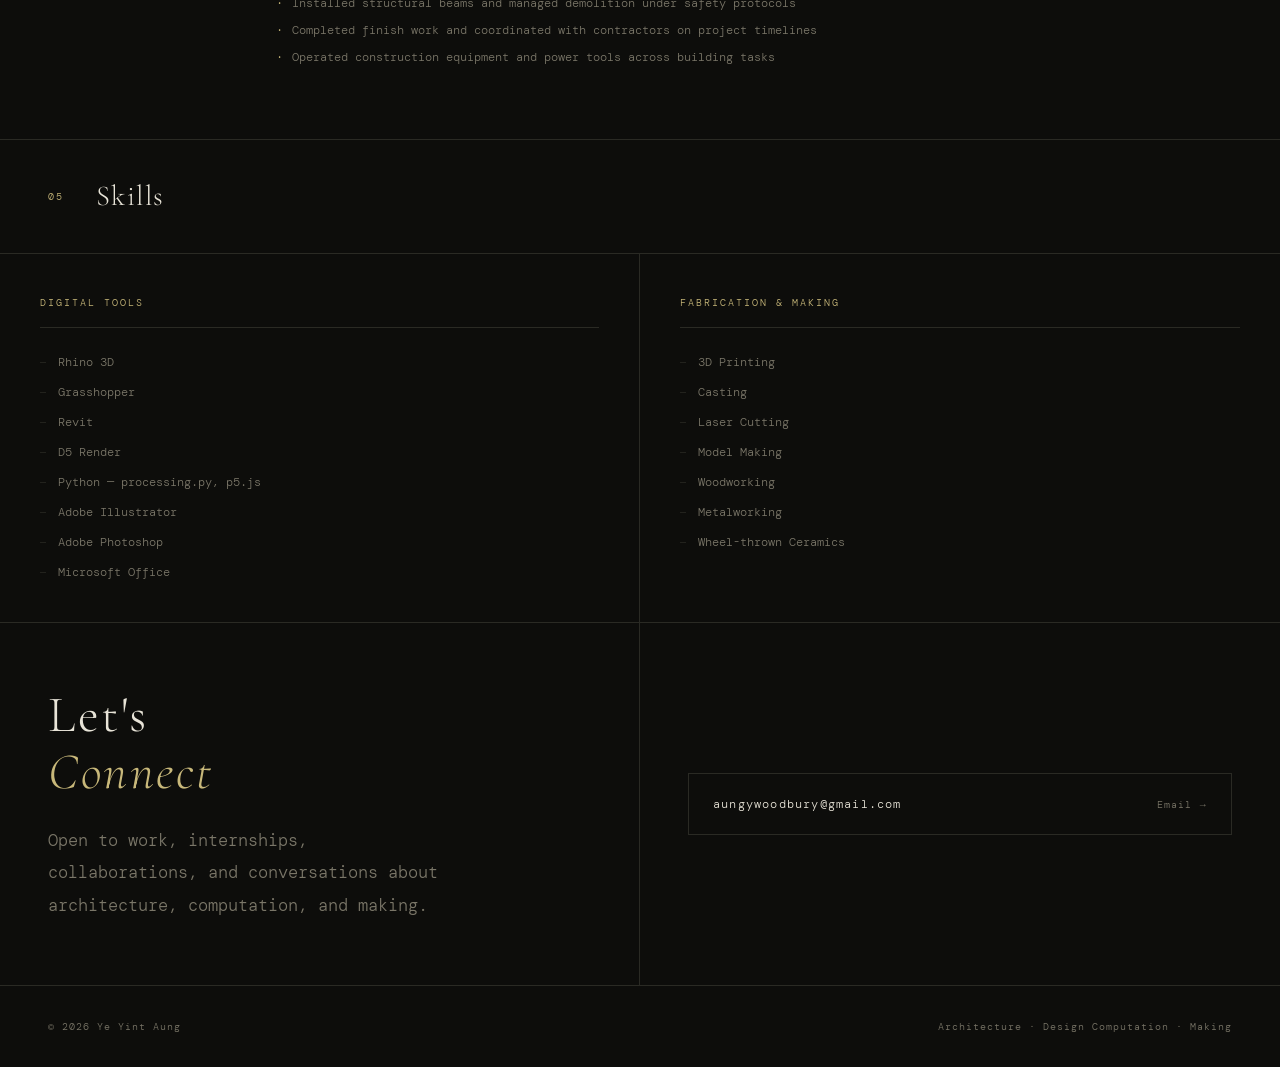
==== commit ca4760e4: "Update index.html" ====
--- a/index.html
+++ b/index.html
@@ -6,6 +6,7 @@
   <title>Ye Yint Aung — Architecture Portfolio</title>
   <link href="https://fonts.googleapis.com/css2?family=Cormorant+Garamond:ital,wght@0,300;0,400;0,600;1,300;1,400&family=DM+Mono:wght@300;400&display=swap" rel="stylesheet"/>
   <link rel="stylesheet" href="style.css"/>
+  <link rel="icon" type="image/png" href="favicon.png"/>
 </head>
 <body>
 
@@ -14,7 +15,7 @@
   <a href="index.html" class="nav-logo">YYA</a>
   <div class="nav-links">
     <a href="#education">Education</a>
-    <a href="#projects.html">Projects</a>
+    <a href="projects.html">Projects</a>
     <a href="#experience">Experience</a>
     <a href="#skills">Skills</a>
     <a href="#contact">Contact</a>
--- a/style.css
+++ b/style.css
@@ -22,7 +22,7 @@
   color: var(--text);
   font-family: 'DM Mono', monospace;
   font-weight: 300;
-  font-size: 13px;
+  font-size: 17px;
   line-height: 1.7;
   cursor: crosshair;
 }
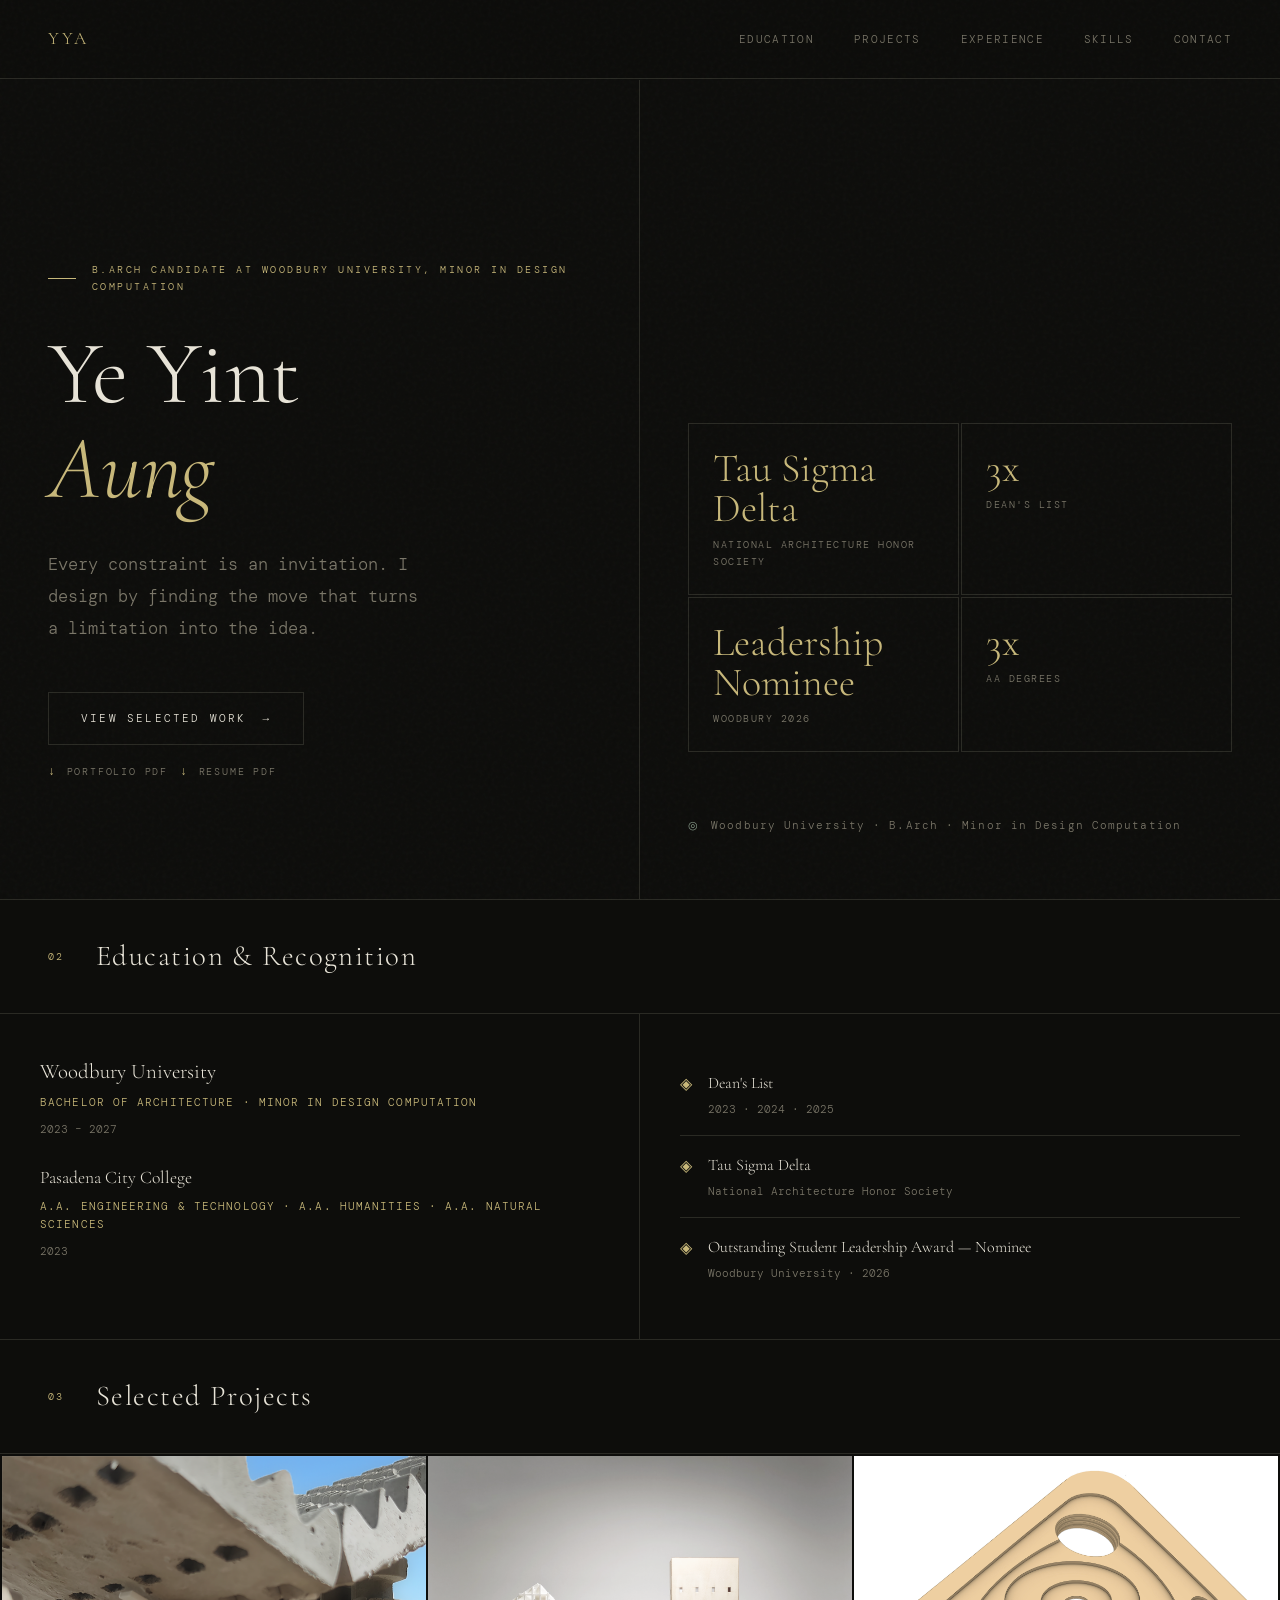
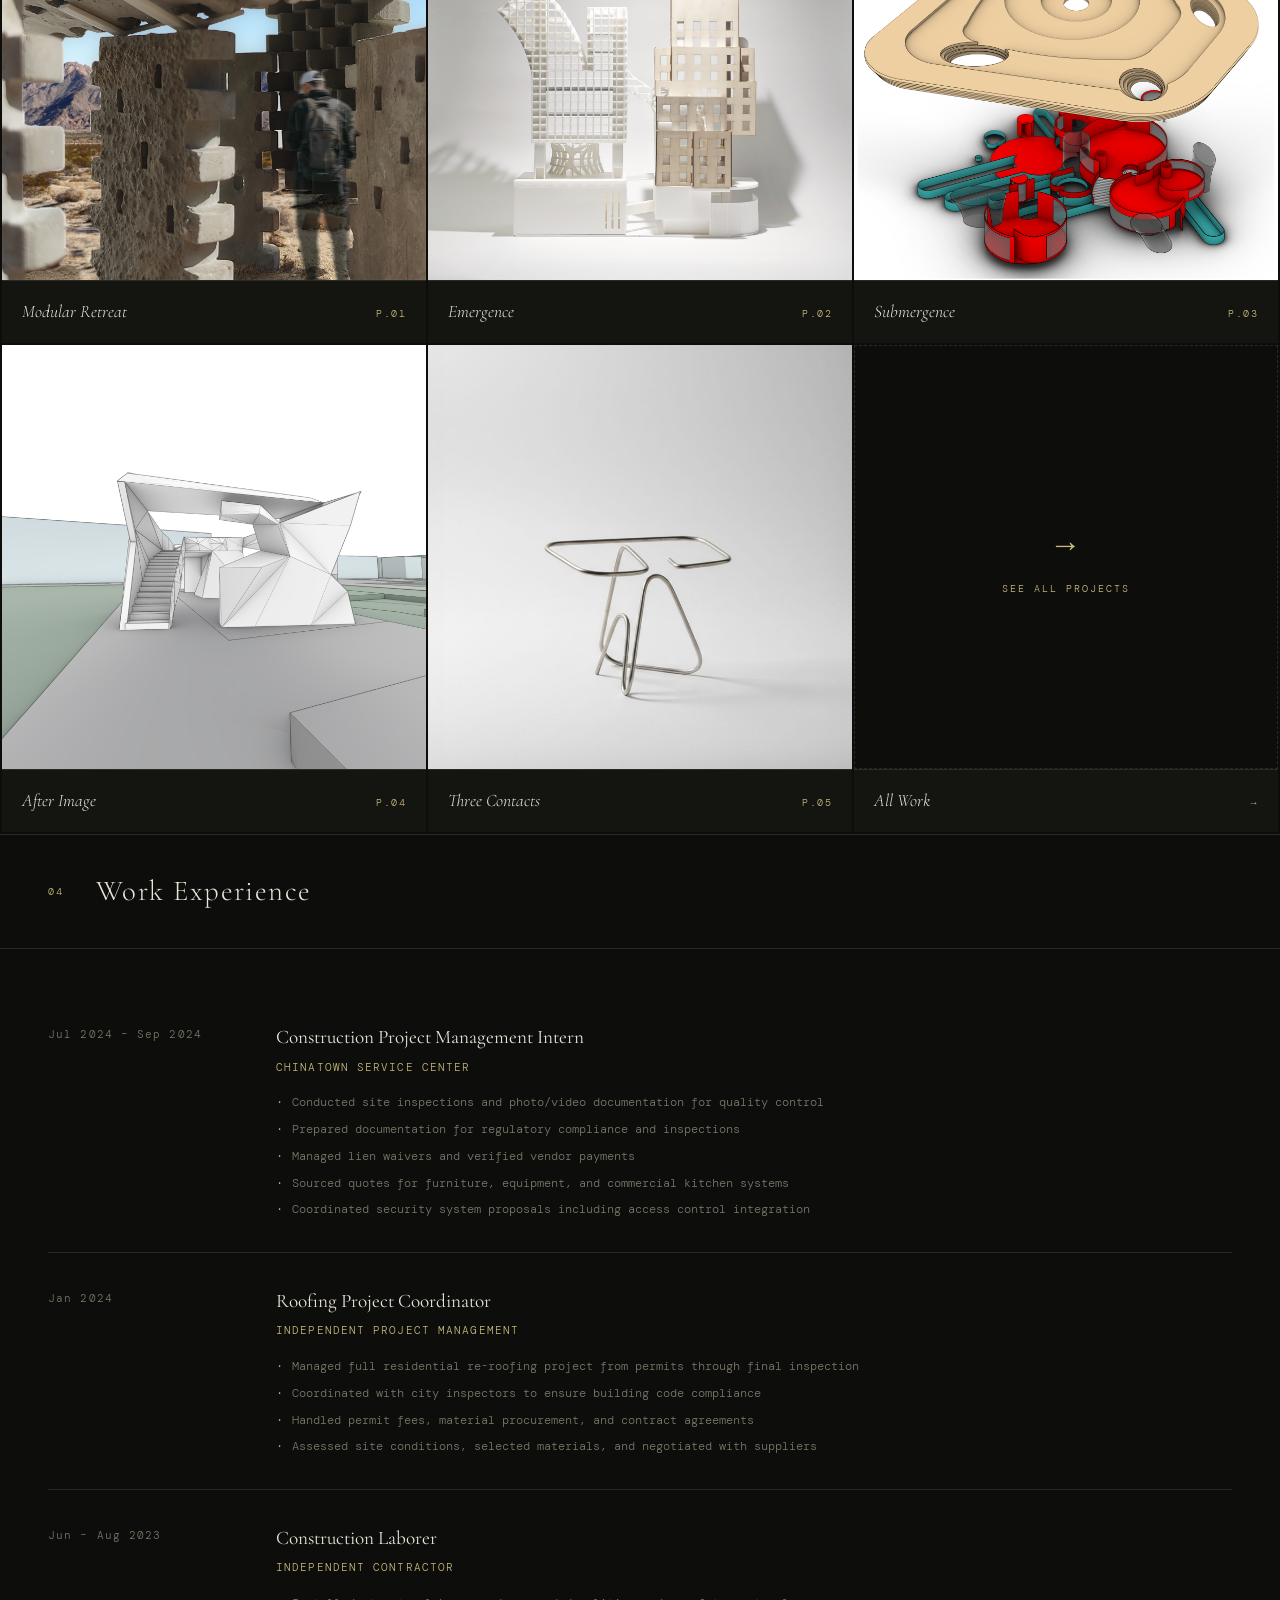
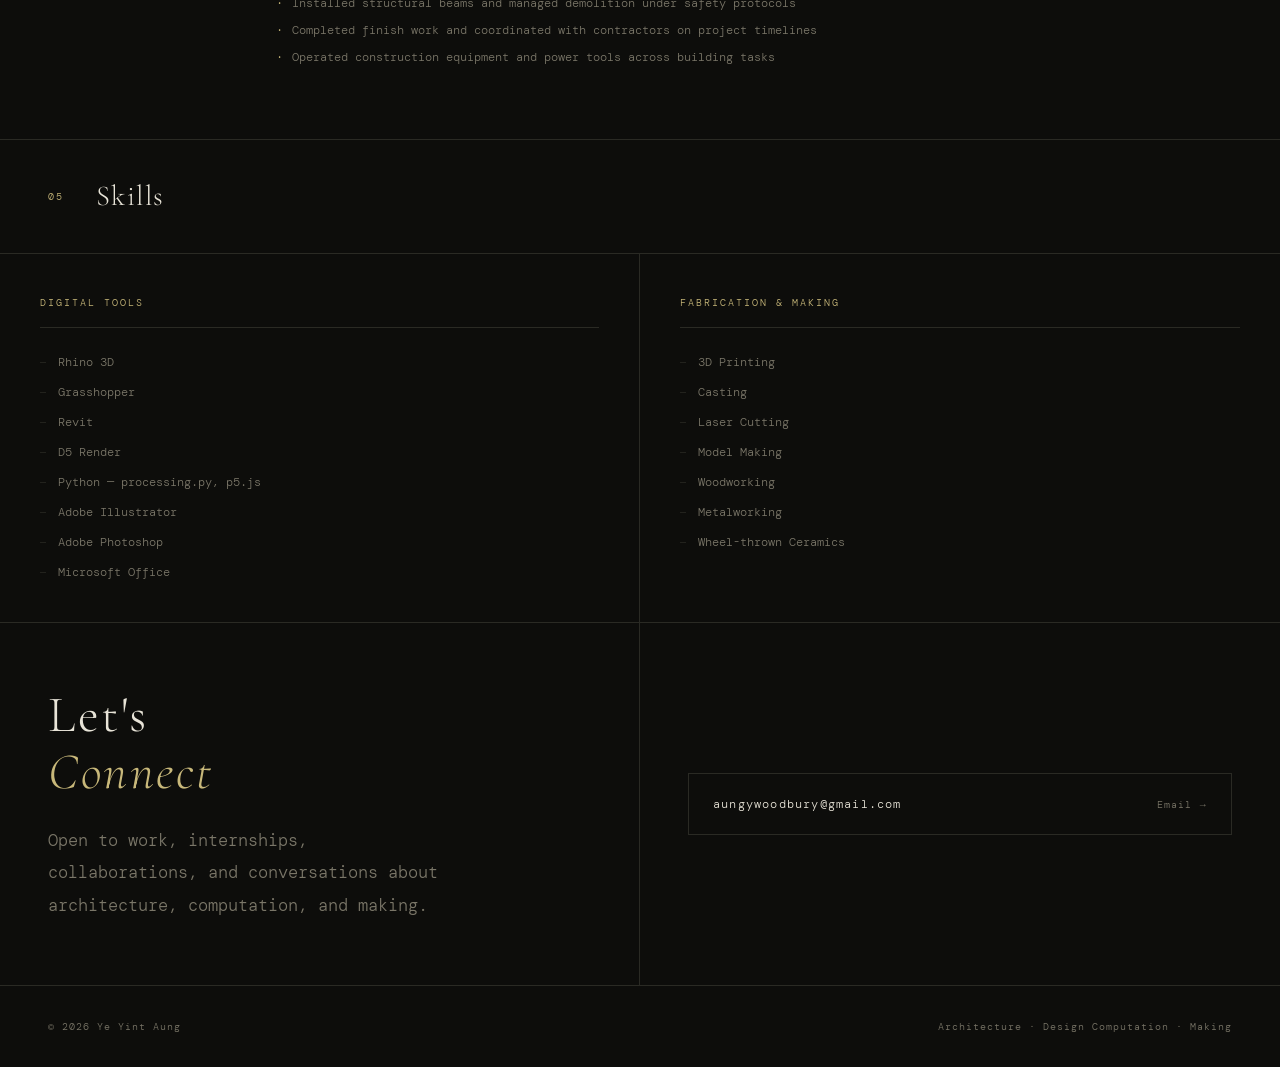
==== commit d5018ebb: "Update index.html" ====
--- a/index.html
+++ b/index.html
@@ -31,7 +31,7 @@
     <div class="hero-tag">B.Arch candidate at Woodbury University, Minor in Design Computation</div>
     <h1>Ye Yint<br/><em>Aung</em></h1>
     <p class="hero-desc">
-      I'm curious about how things come together. From disassembling a motorcycle engine at seven, I've always learned by making - through materials, tools, and hands-on experimentation.
+      Every constraint is an invitation. I design by finding the move that turns a limitation into the idea.
     </p>
     <a href="#projects" class="hero-cta">View Selected Work</a>
     <div class="hero-downloads">
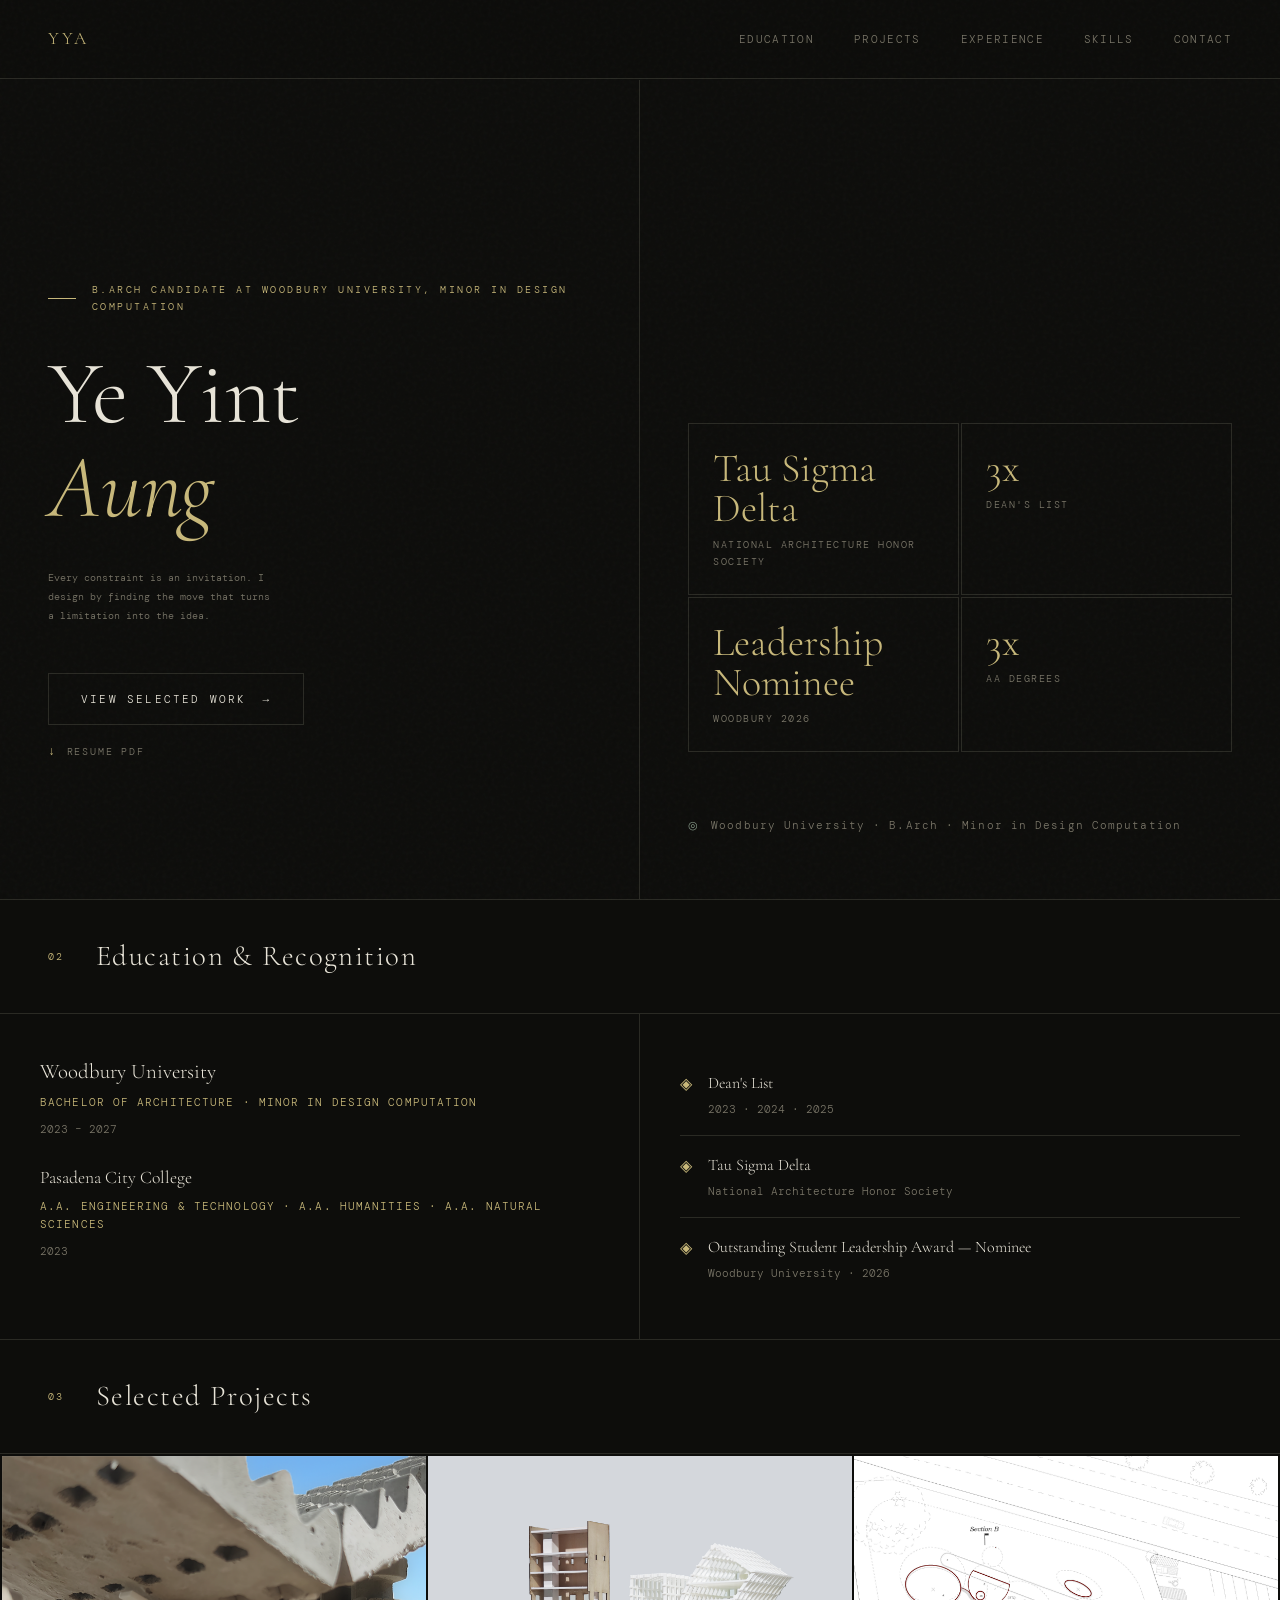
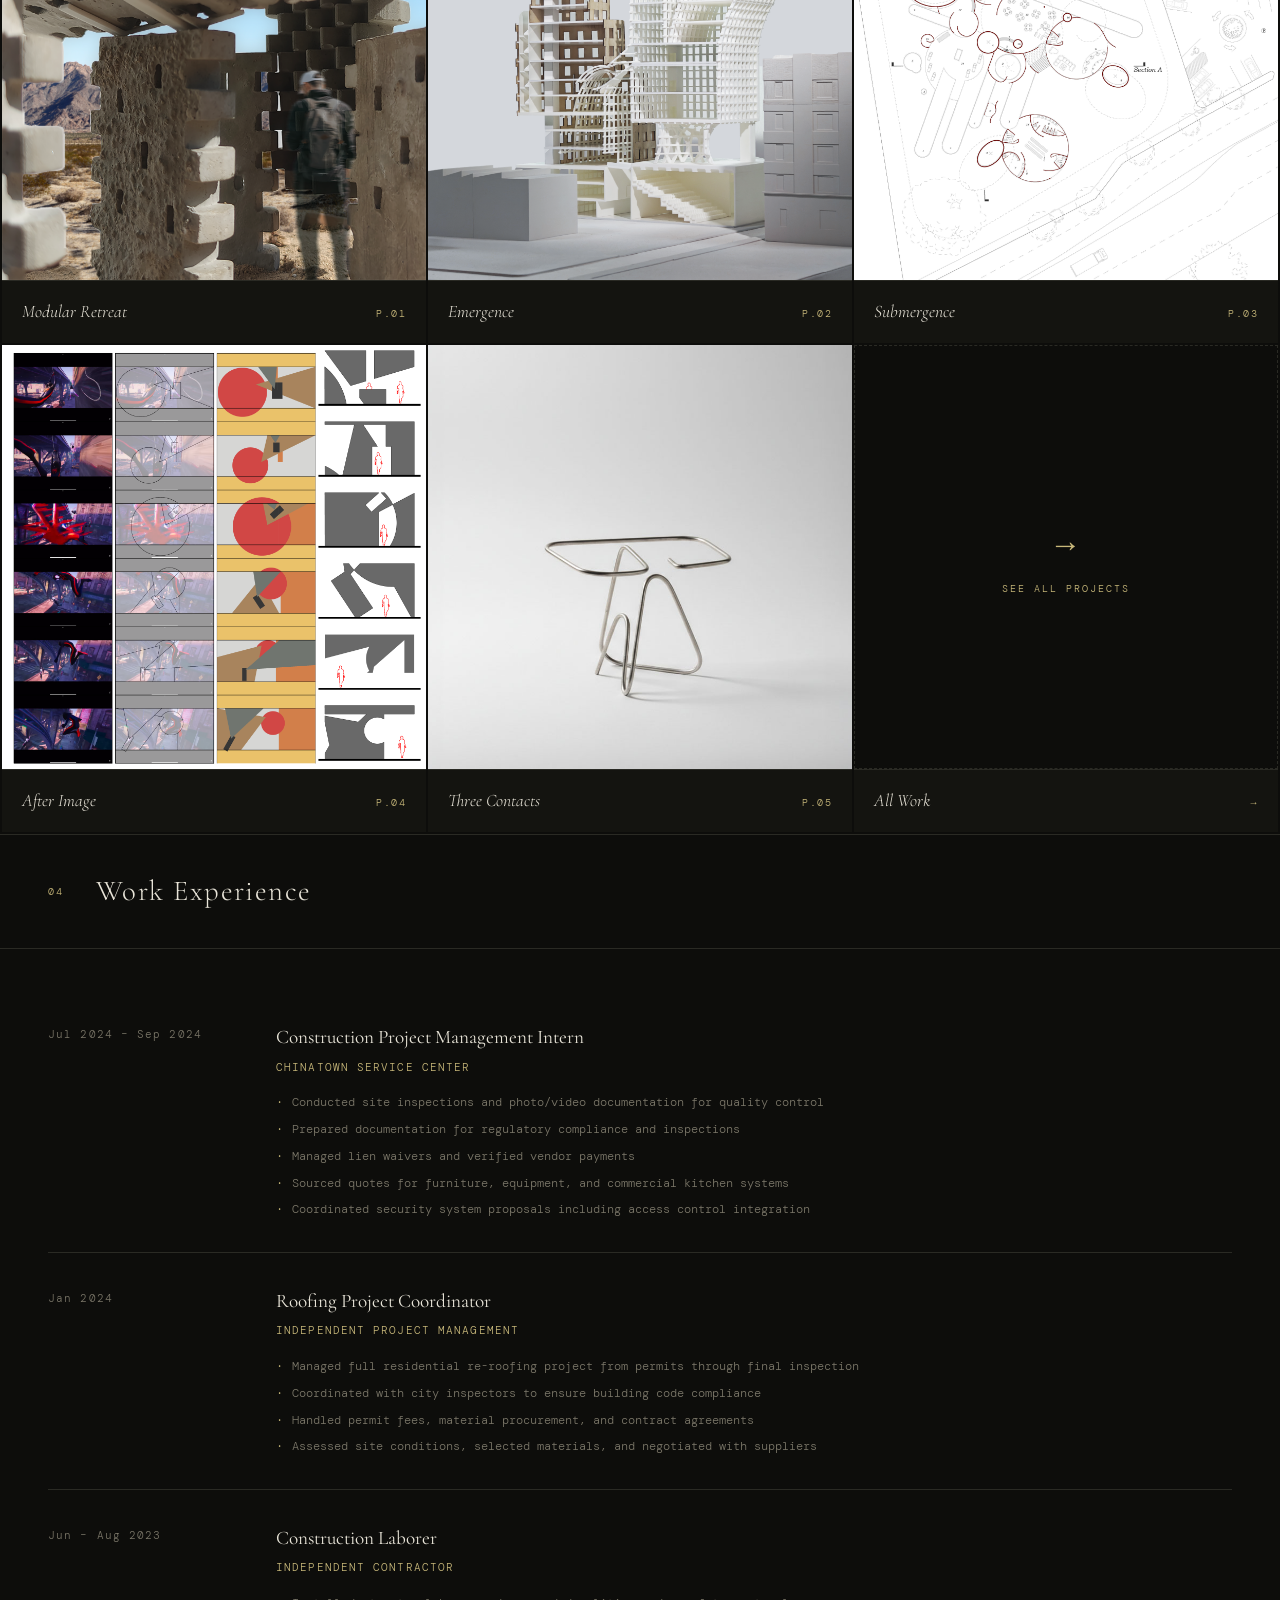
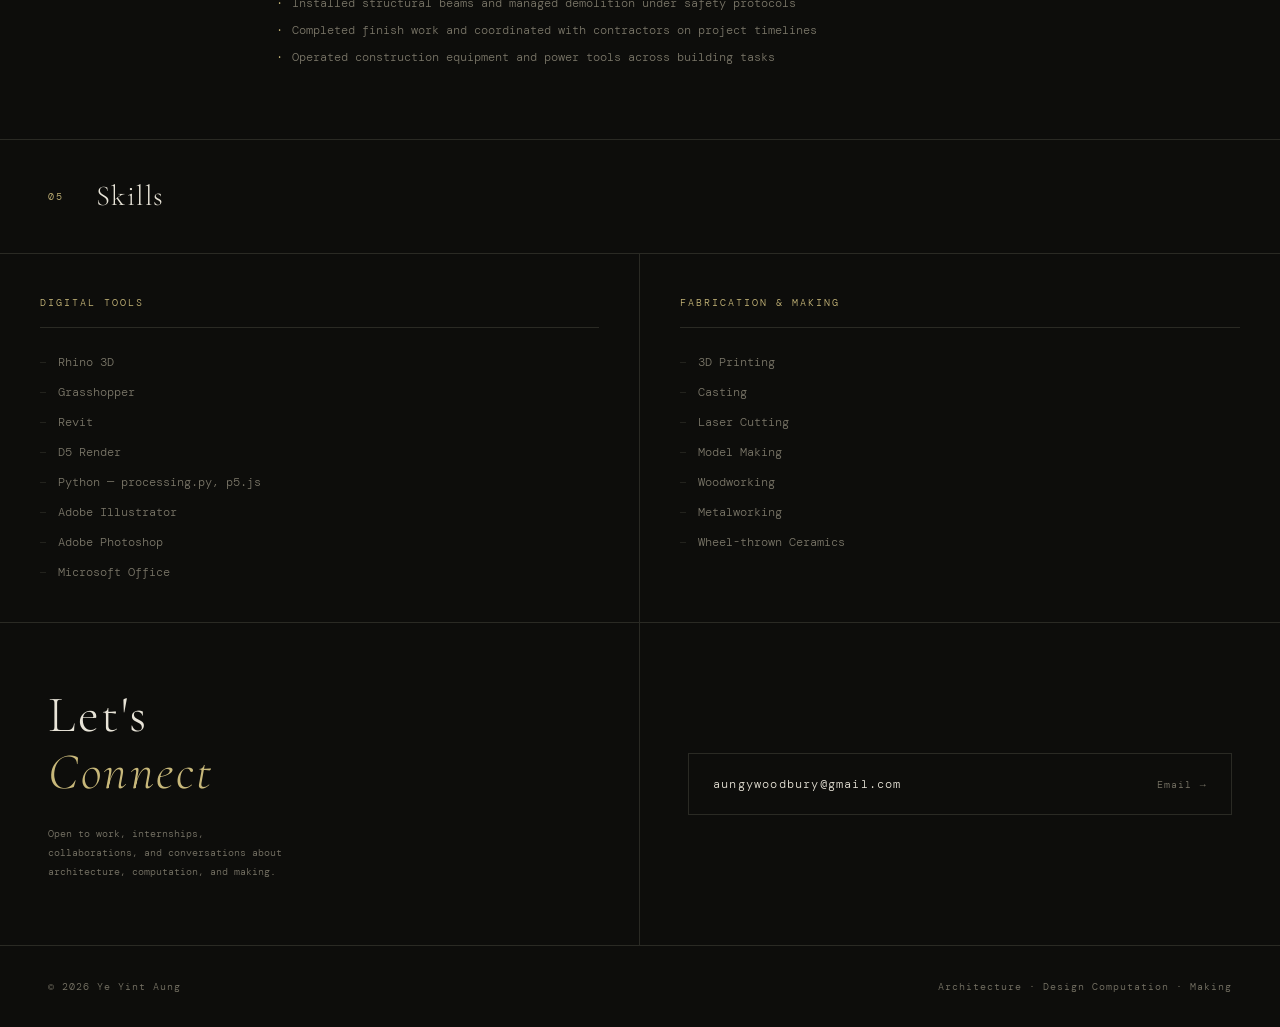
==== commit 02cdfee3: "Update index.html" ====
--- a/index.html
+++ b/index.html
@@ -35,9 +35,6 @@
     </p>
     <a href="#projects" class="hero-cta">View Selected Work</a>
     <div class="hero-downloads">
-      <a href="assets/YeYintAung-Portfolio.pdf" download class="hero-dl-btn">
-        <span class="dl-icon">↓</span> Portfolio PDF
-      </a>
       <a href="assets/YeYintAung-Resume.pdf" download class="hero-dl-btn">
         <span class="dl-icon">↓</span> Resume PDF
       </a>
--- a/style.css
+++ b/style.css
@@ -22,7 +22,7 @@
   color: var(--text);
   font-family: 'DM Mono', monospace;
   font-weight: 300;
-  font-size: 17px;
+  font-size: 10px;
   line-height: 1.7;
   cursor: crosshair;
 }
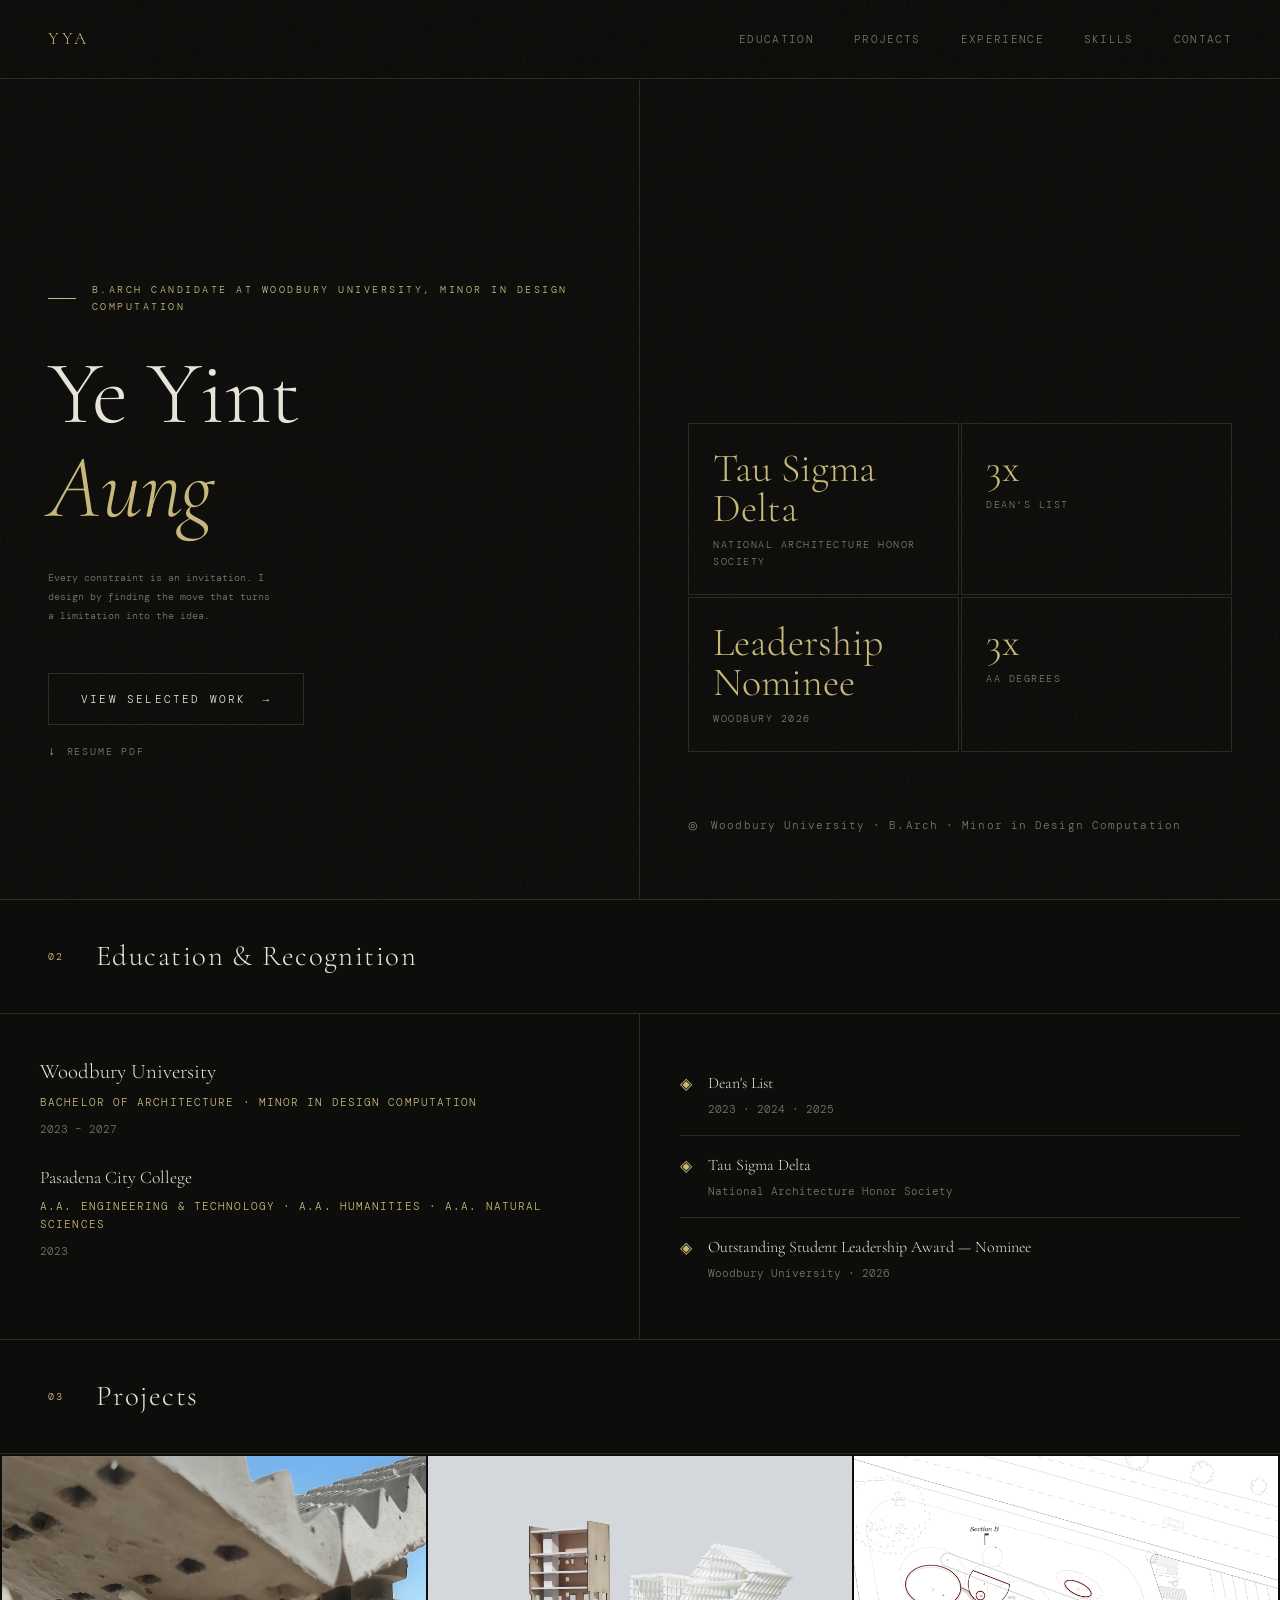
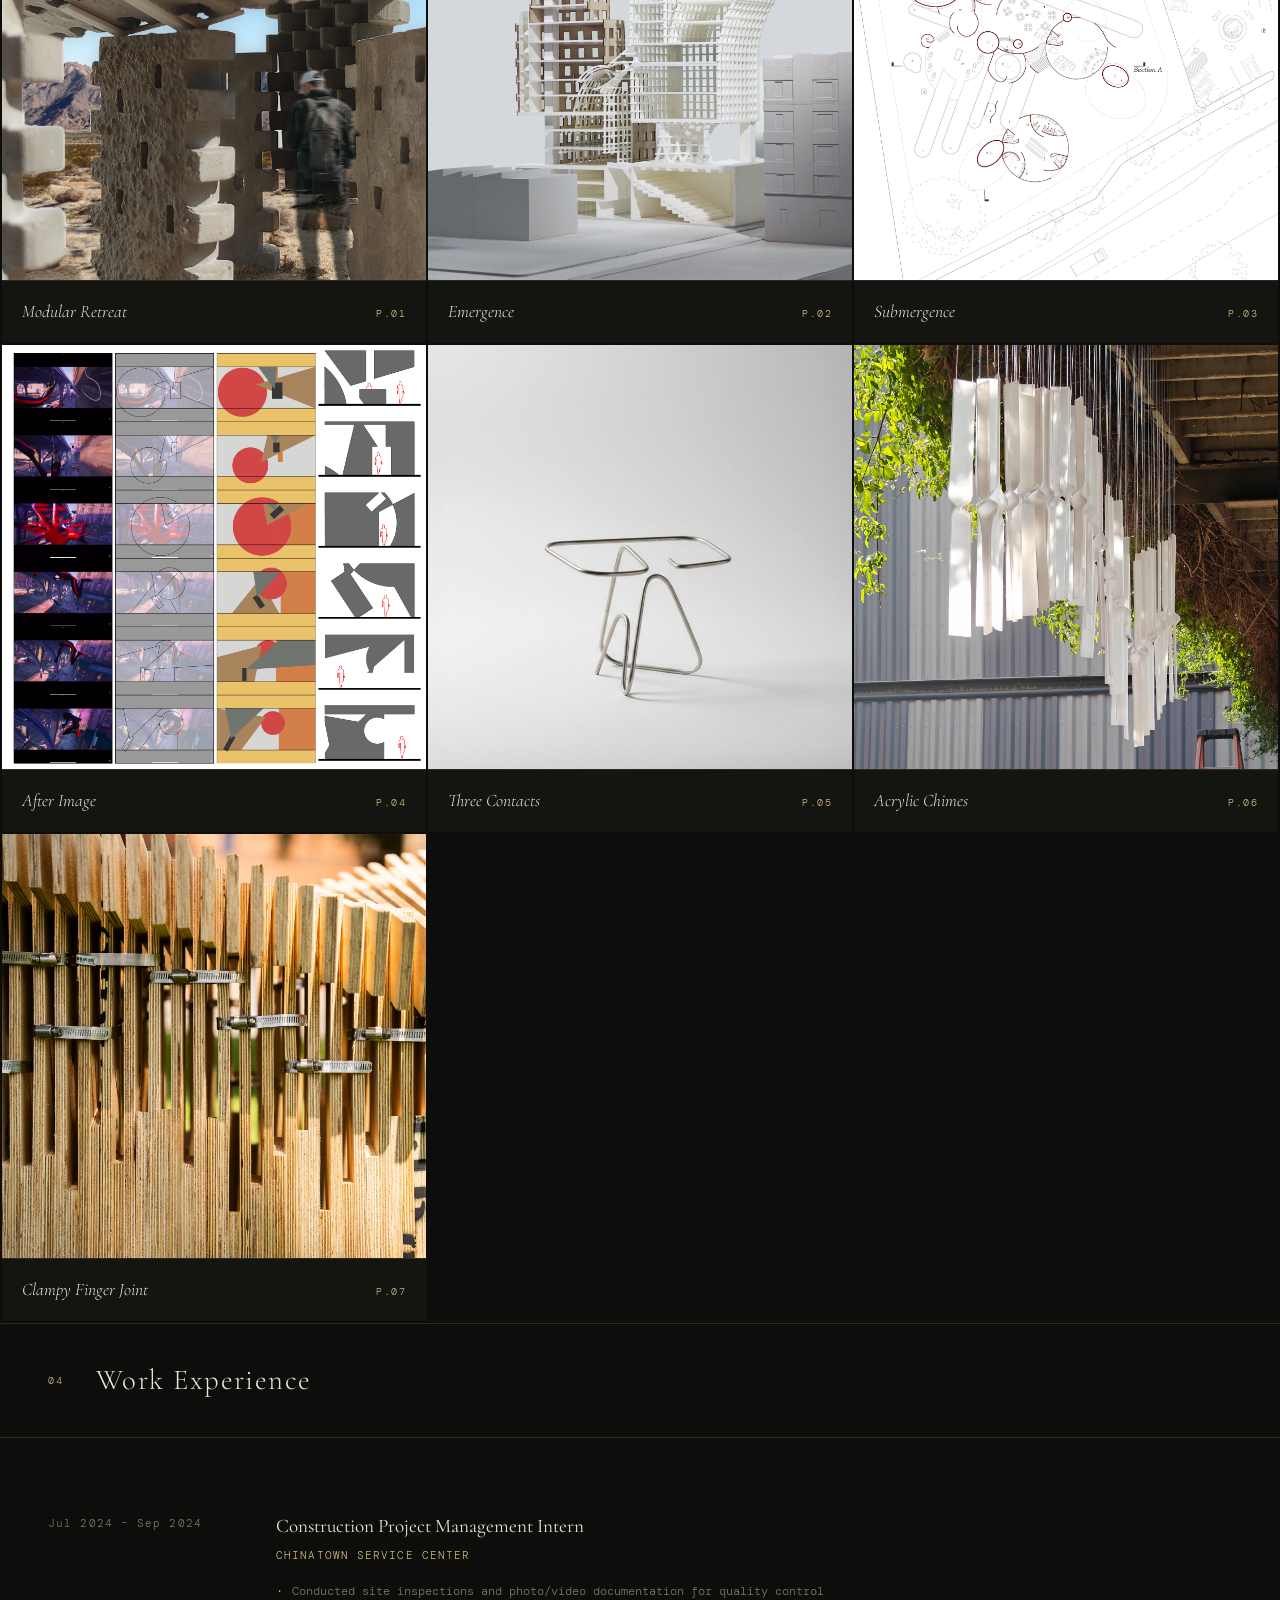
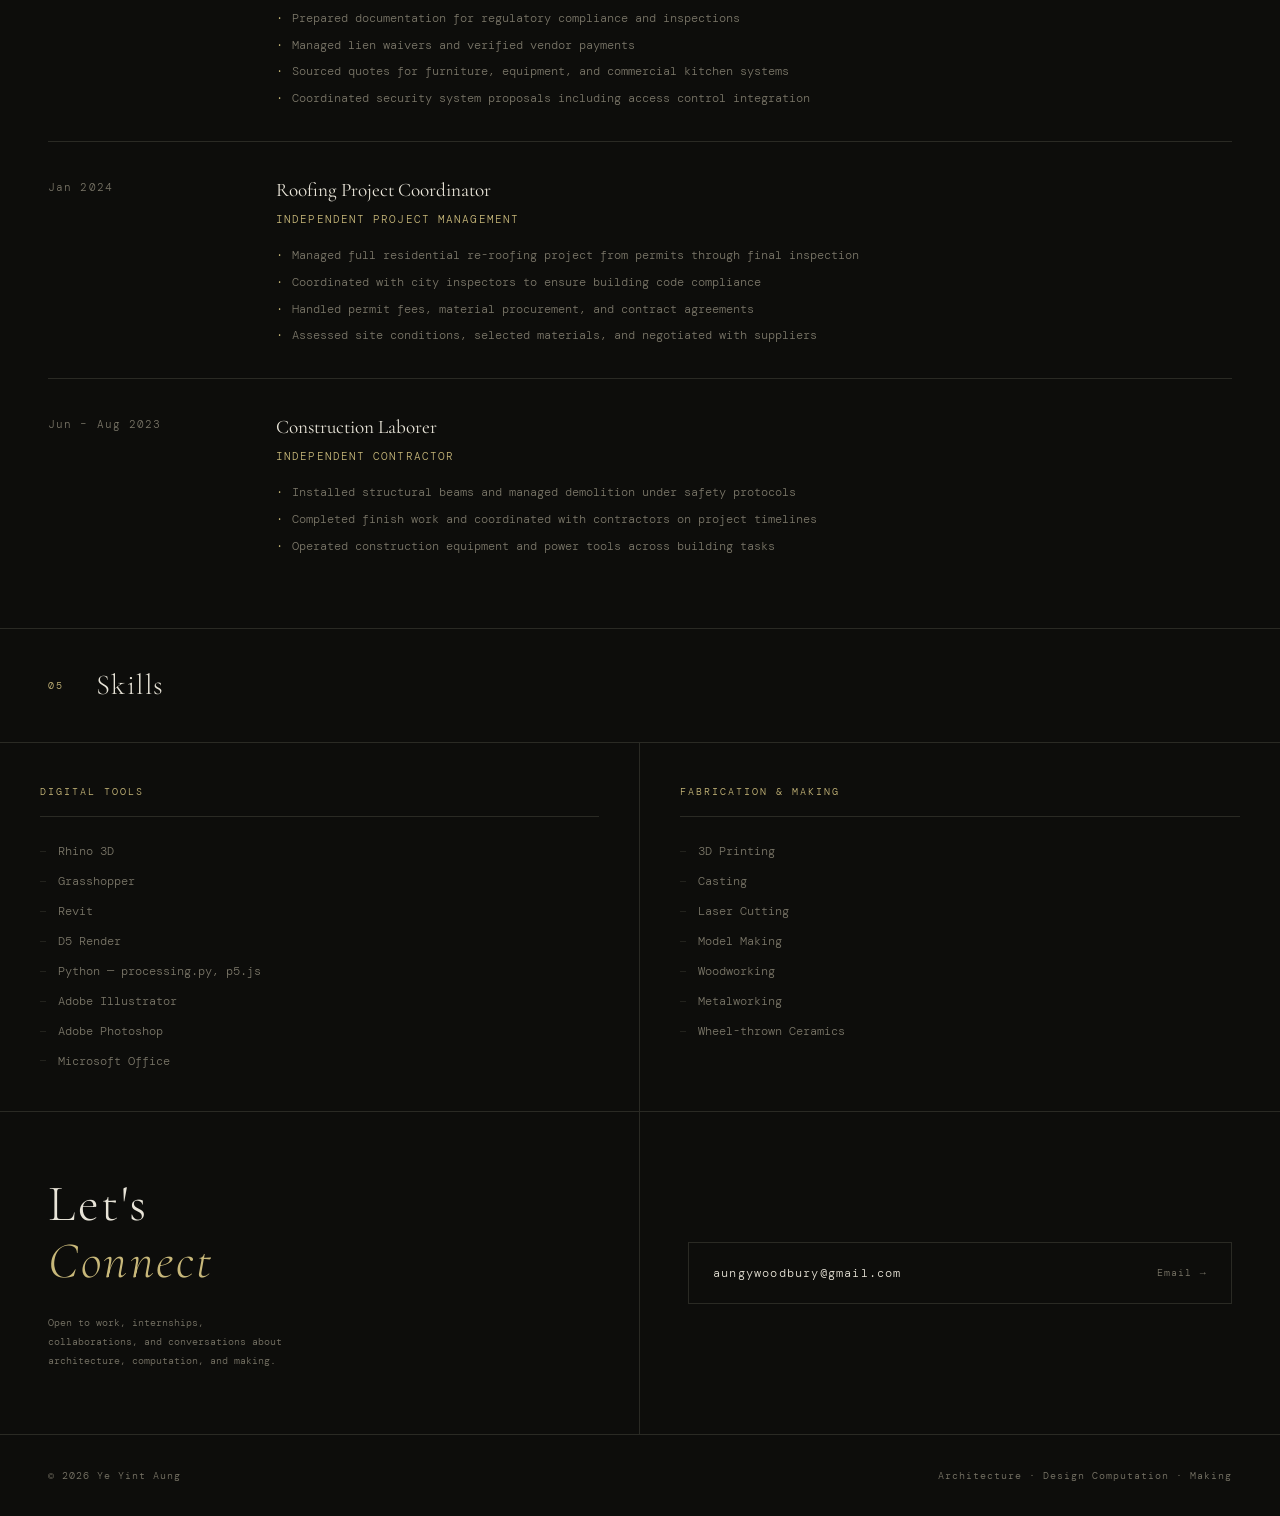
==== commit de513040: "Rename index (4).html to index.html" ====
--- a/index.html
+++ b/index.html
@@ -109,14 +109,14 @@
 <section id="projects">
   <div class="section-header">
     <span class="section-num">03</span>
-    <h2>Selected Projects</h2>
+    <h2>Projects</h2>
   </div>
   <div class="projects-grid">
 
     <!-- P.01 -->
     <a href="modular-retreat.html" class="project-card">
       <div class="card-image">
-        <img src="images/modular-retreat-cover.png.png" alt="Modular Retreat"/> 
+        <img src="images/modular-retreat-cover.png.png" alt="Modular Retreat"/>
         <div class="card-overlay">
           <div class="overlay-tag">Modular Retreat</div>
           <p class="overlay-desc">A pavilion for hikers approaching Mount Whitney. Two panel types, 75% perlite mix — the molds become benches.</p>
@@ -164,7 +164,7 @@
     <!-- P.04 -->
     <a href="after-image.html" class="project-card">
       <div class="card-image">
-        <img src="images/after-image-cover.png" alt="After Image"/> 
+        <img src="images/after-image-cover.png" alt="After Image"/>
         <div class="card-overlay">
           <div class="overlay-tag">After Image</div>
           <p class="overlay-desc">A student lounge built from motion. Footage from Spider-Verse tracked, abstracted, and extruded into a geometry frozen mid-glitch.</p>
@@ -193,17 +193,35 @@
       </div>
     </a>
 
-    <!-- See All Projects -->
-    <a href="projects.html" class="project-card see-all-card">
-      <div class="card-image" style="background: var(--bg);">
-        <div class="placeholder">
-          <span style="font-size:2rem; color: var(--accent);">→</span>
-          <span style="color: var(--accent); letter-spacing: 0.2em;">See All Projects</span>
-        </div>
-      </div>
-      <div class="card-body">
-        <div class="card-name">All Work</div>
-        <div class="card-num">→</div>
+    <!-- P.06 -->
+    <a href="acrylic-chimes.html" class="project-card">
+      <div class="card-image">
+        <img src="images/acrylic-chimes-cover.jpg" alt="Acrylic Chimes"/>
+        <div class="card-overlay">
+          <div class="overlay-tag">Acrylic Chimes</div>
+          <p class="overlay-desc">The installation reshapes recycled acrylic into a rhythmic field of chimes that frame fragments of the surrounds, invite tactile interactions, and respond to movement and airflow with subtle sound and shimmer.</p>
+          <span class="overlay-cta">Installation</span>
+        </div>
+      </div>
+      <div class="card-body">
+        <div class="card-name">Acrylic Chimes</div>
+        <div class="card-num">P.06</div>
+      </div>
+    </a>
+
+    <!-- P.07 -->
+    <a href="clampy-finger-joint.html" class="project-card">
+      <div class="card-image">
+        <img src="images/clampy-finger-joint-cover.jpg" alt="Clampy Finger Joint"/>
+        <div class="card-overlay">
+          <div class="overlay-tag">Clampy Finger Joint</div>
+          <p class="overlay-desc">A recycled wood bench held together by hose clamps, using uniquely labeled components to create structure through compression and friction.</p>
+          <span class="overlay-cta">Installation</span>
+        </div>
+      </div>
+      <div class="card-body">
+        <div class="card-name">Clampy Finger Joint</div>
+        <div class="card-num">P.07</div>
       </div>
     </a>
 
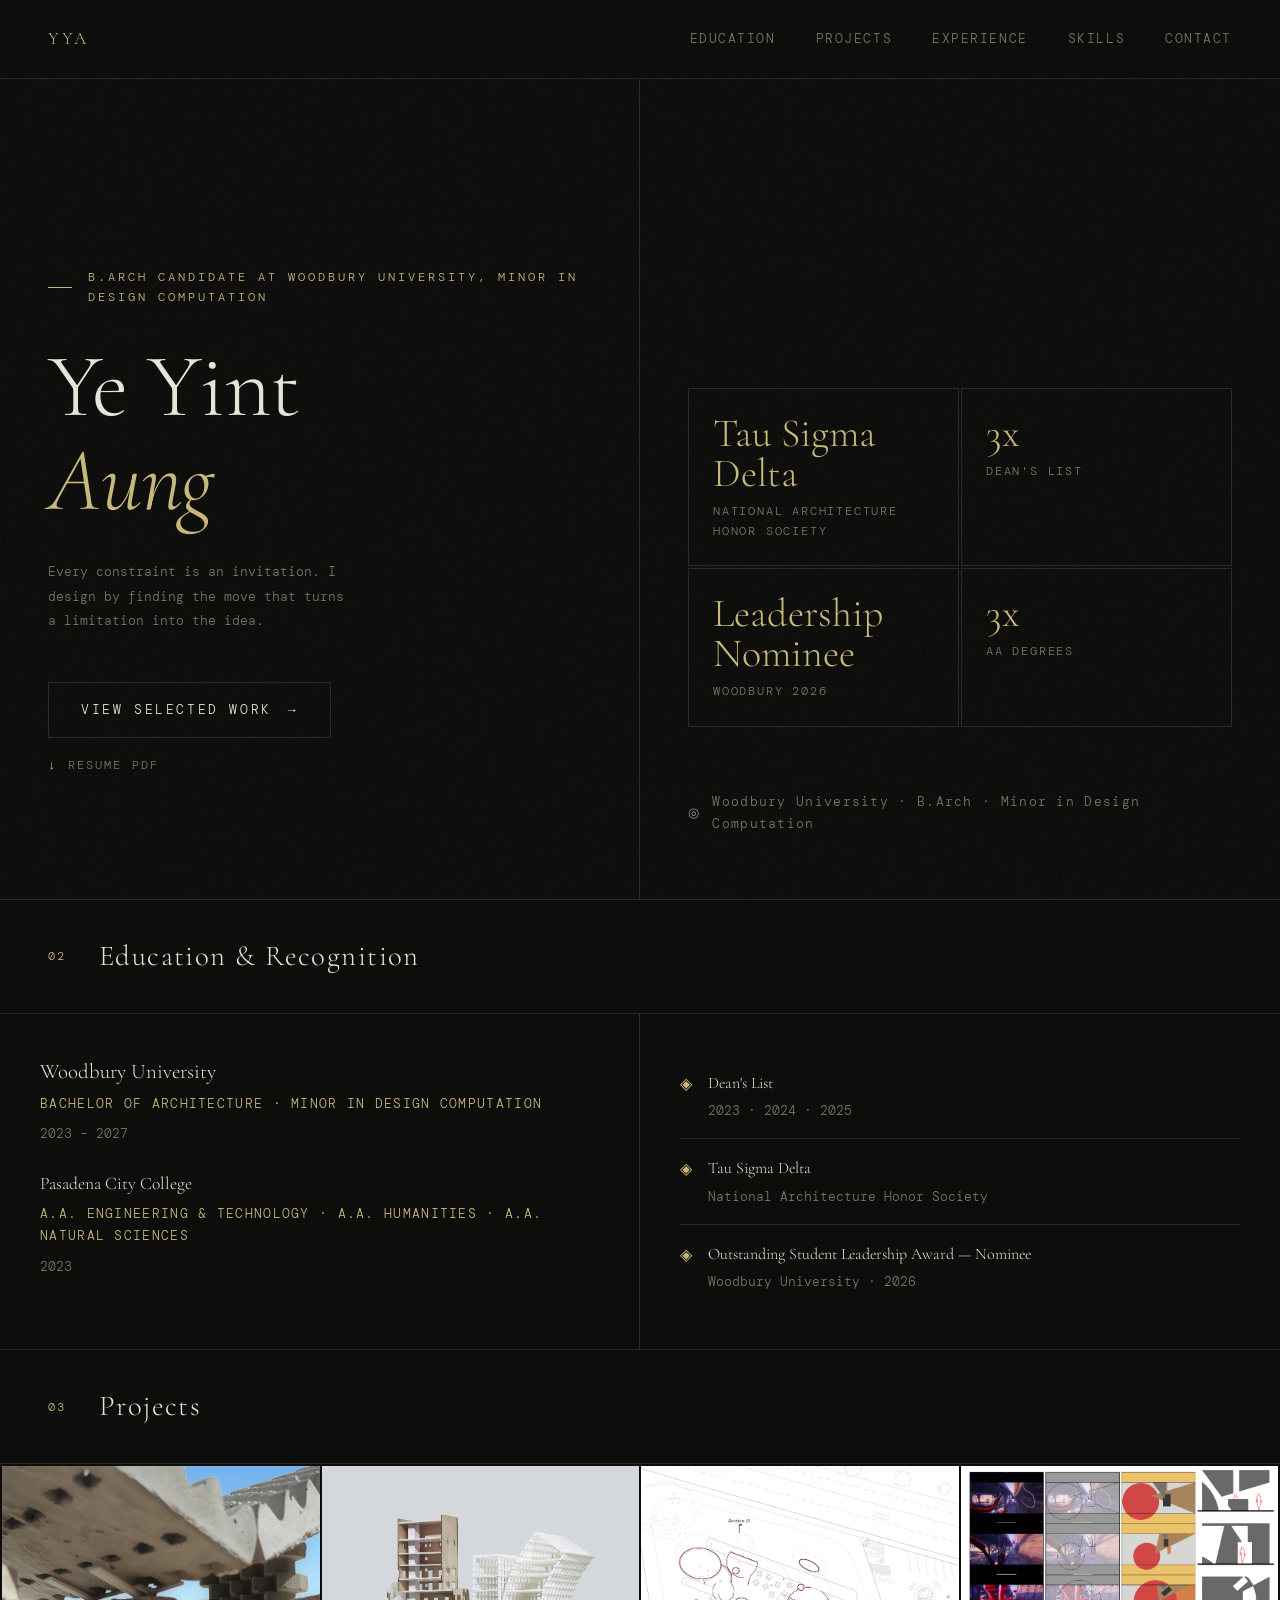
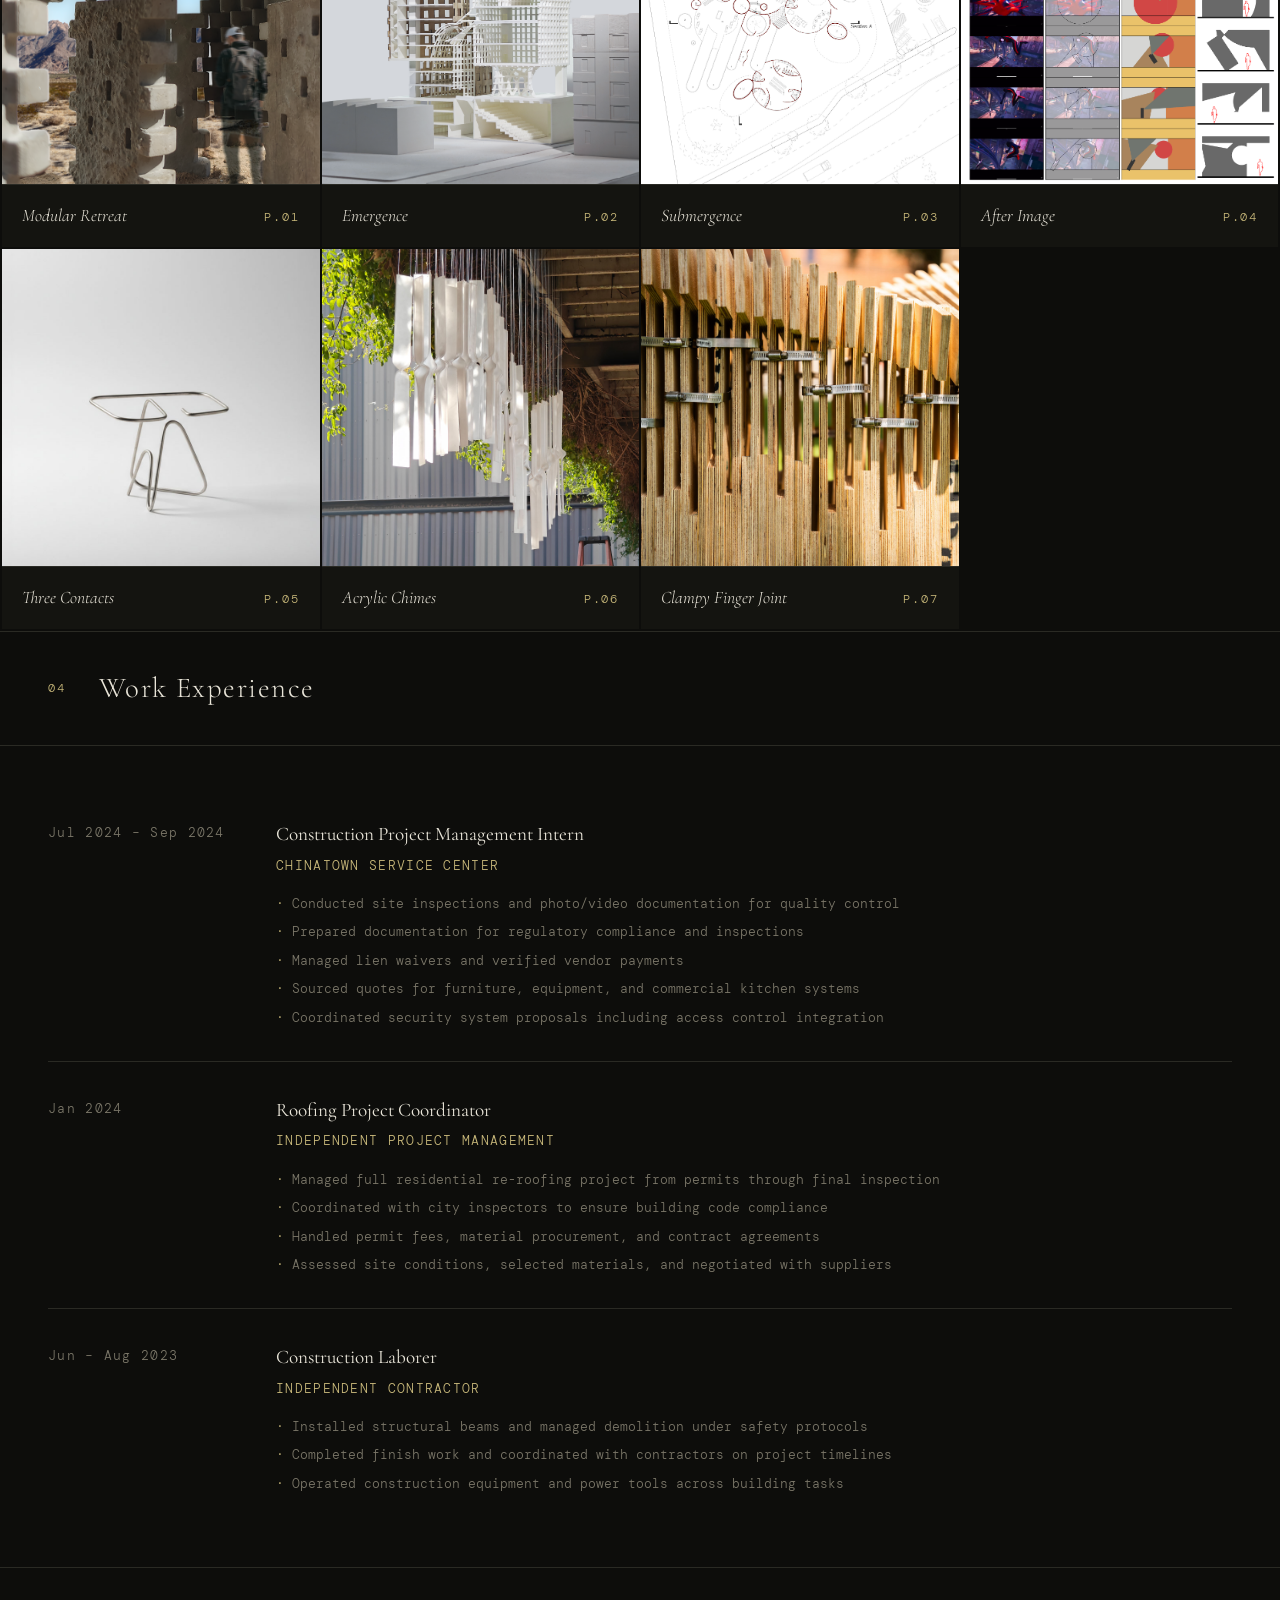
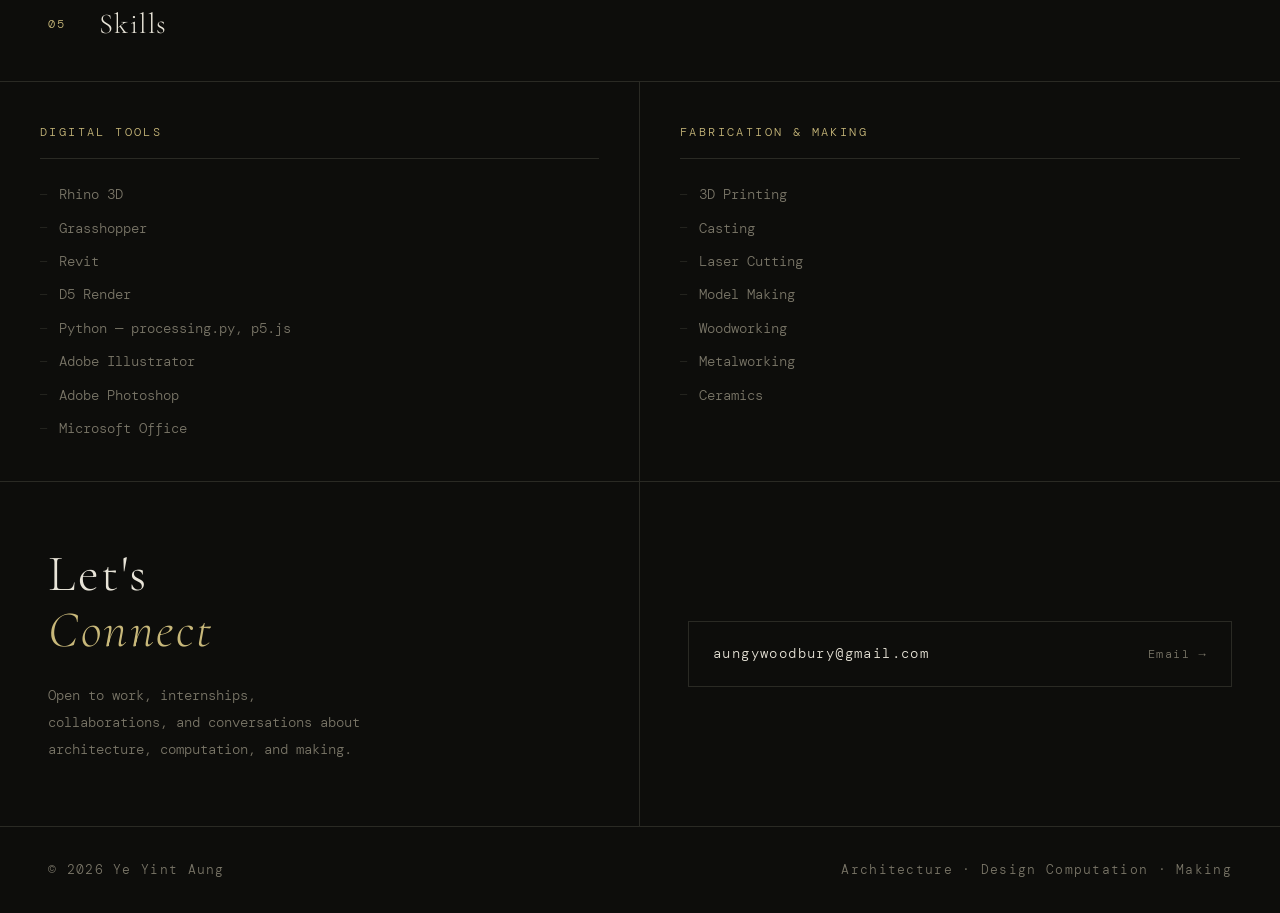
==== commit 9967c9d2: "Update index.html" ====
--- a/index.html
+++ b/index.html
@@ -306,7 +306,7 @@
         <li>Model Making</li>
         <li>Woodworking</li>
         <li>Metalworking</li>
-        <li>Wheel-thrown Ceramics</li>
+        <li>Ceramics</li>
       </ul>
     </div>
   </div>
--- a/style.css
+++ b/style.css
@@ -22,7 +22,7 @@
   color: var(--text);
   font-family: 'DM Mono', monospace;
   font-weight: 300;
-  font-size: 10px;
+  font-size: 13px;
   line-height: 1.7;
   cursor: crosshair;
 }
@@ -62,7 +62,7 @@
   color: var(--muted);
   text-decoration: none;
   letter-spacing: 0.12em;
-  font-size: 11px;
+  font-size: 13px;
   text-transform: uppercase;
   transition: color 0.3s;
 }
@@ -73,7 +73,7 @@
   gap: 0.5rem;
   color: var(--muted);
   text-decoration: none;
-  font-size: 11px;
+  font-size: 13px;
   letter-spacing: 0.15em;
   text-transform: uppercase;
   transition: color 0.3s;
@@ -110,7 +110,7 @@
   border-bottom: 1px solid var(--border);
 }
 .section-num {
-  font-size: 10px;
+  font-size: 12px;
   letter-spacing: 0.2em;
   color: var(--accent);
 }
@@ -137,7 +137,7 @@
   justify-content: center;
 }
 .hero-tag {
-  font-size: 10px;
+  font-size: 12px;
   letter-spacing: 0.25em;
   text-transform: uppercase;
   color: var(--accent);
@@ -175,7 +175,7 @@
   gap: 1rem;
   color: var(--text);
   text-decoration: none;
-  font-size: 11px;
+  font-size: 13px;
   letter-spacing: 0.2em;
   text-transform: uppercase;
   border: 1px solid var(--border);
@@ -201,7 +201,7 @@
   gap: 0.6rem;
   color: var(--muted);
   text-decoration: none;
-  font-size: 10px;
+  font-size: 12px;
   letter-spacing: 0.18em;
   text-transform: uppercase;
   transition: all 0.3s;
@@ -214,7 +214,7 @@
 }
 
 .dl-icon {
-  font-size: 12px;
+  font-size: 13px;
   color: var(--accent);
 }
 
@@ -245,7 +245,7 @@
   margin-bottom: 0.5rem;
 }
 .stat-label {
-  font-size: 10px;
+  font-size: 12px;
   letter-spacing: 0.15em;
   text-transform: uppercase;
   color: var(--muted);
@@ -255,7 +255,7 @@
   align-items: center;
   gap: 0.75rem;
   color: var(--muted);
-  font-size: 11px;
+  font-size: 13px;
   letter-spacing: 0.1em;
 }
 .hero-location::before { content: '◎'; color: var(--accent2); }
@@ -277,12 +277,12 @@
 }
 .edu-degree {
   color: var(--accent);
-  font-size: 11px;
+  font-size: 13px;
   letter-spacing: 0.1em;
   text-transform: uppercase;
   margin-bottom: 0.5rem;
 }
-.edu-year { color: var(--muted); font-size: 11px; margin-bottom: 1.5rem; }
+.edu-year { color: var(--muted); font-size: 13px; margin-bottom: 1.5rem; }
 .award-item {
   display: flex;
   align-items: flex-start;
@@ -297,12 +297,12 @@
   font-size: 1rem;
   margin-bottom: 0.2rem;
 }
-.award-detail { color: var(--muted); font-size: 11px; }
+.award-detail { color: var(--muted); font-size: 13px; }
 
 /* ── PROJECTS GRID (landing page) ── */
 .projects-grid {
   display: grid;
-  grid-template-columns: repeat(3, 1fr);
+  grid-template-columns: repeat(4, 1fr);
   gap: 2px;
   padding: 2px;
 }
@@ -344,7 +344,7 @@
   justify-content: center;
   gap: 0.5rem;
   color: var(--border);
-  font-size: 10px;
+  font-size: 12px;
   letter-spacing: 0.15em;
   text-transform: uppercase;
 }
@@ -359,7 +359,7 @@
   flex-direction: column;
   align-items: center;
   justify-content: center;
-  padding: 2rem;
+  padding: 1.5rem;
   opacity: 0;
   transition: opacity 0.35s ease;
   text-align: center;
@@ -367,7 +367,7 @@
 .project-card:hover .card-overlay { opacity: 1; }
 
 .overlay-tag {
-  font-size: 10px;
+  font-size: 12px;
   letter-spacing: 0.2em;
   text-transform: uppercase;
   color: var(--accent);
@@ -377,11 +377,11 @@
   color: var(--text);
   font-size: 12px;
   line-height: 1.8;
-  max-width: 28ch;
+  max-width: 24ch;
 }
 .overlay-cta {
   margin-top: 1.25rem;
-  font-size: 10px;
+  font-size: 12px;
   letter-spacing: 0.2em;
   text-transform: uppercase;
   color: var(--accent);
@@ -406,19 +406,9 @@
   font-style: italic;
 }
 .card-num {
-  font-size: 10px;
+  font-size: 12px;
   color: var(--accent);
   letter-spacing: 0.15em;
-}
-.see-all-card .card-image {
-  border: 1px dashed var(--border);
-  transition: border-color 0.3s;
-}
-.see-all-card:hover .card-image {
-  border-color: var(--accent);
-}
-.see-all-card:hover .placeholder span {
-  color: var(--accent) !important;
 }
 
 /* ── EXPERIENCE ── */
@@ -433,7 +423,7 @@
   border-bottom: 1px solid var(--border);
 }
 .exp-item:last-child { border-bottom: none; }
-.exp-date { font-size: 11px; color: var(--muted); letter-spacing: 0.1em; padding-top: 0.25rem; }
+.exp-date { font-size: 13px; color: var(--muted); letter-spacing: 0.1em; padding-top: 0.25rem; }
 .exp-role {
   font-family: 'Cormorant Garamond', serif;
   font-size: 1.2rem;
@@ -441,7 +431,7 @@
   margin-bottom: 0.25rem;
 }
 .exp-company {
-  font-size: 11px;
+  font-size: 13px;
   letter-spacing: 0.1em;
   color: var(--accent);
   margin-bottom: 1rem;
@@ -450,7 +440,7 @@
 .exp-bullets { list-style: none; display: flex; flex-direction: column; gap: 0.4rem; }
 .exp-bullets li {
   color: var(--muted);
-  font-size: 12px;
+  font-size: 13px;
   padding-left: 1rem;
   position: relative;
 }
@@ -467,7 +457,7 @@
 }
 .skill-group:last-child { border-right: none; }
 .skill-group-title {
-  font-size: 10px;
+  font-size: 12px;
   letter-spacing: 0.2em;
   text-transform: uppercase;
   color: var(--accent);
@@ -478,14 +468,14 @@
 .skill-list { list-style: none; display: flex; flex-direction: column; gap: 0.6rem; }
 .skill-list li {
   color: var(--muted);
-  font-size: 12px;
+  font-size: 14px;
   display: flex;
   align-items: center;
   gap: 0.75rem;
   transition: color 0.2s;
 }
 .skill-list li:hover { color: var(--text); }
-.skill-list li::before { content: '—'; color: var(--border); font-size: 10px; }
+.skill-list li::before { content: '—'; color: var(--border); font-size: 12px; }
 
 /* ── CONTACT ── */
 #contact {
@@ -502,7 +492,7 @@
   margin-bottom: 1.5rem;
 }
 .contact-heading em { font-style: italic; color: var(--accent); }
-.contact-sub { color: var(--muted); max-width: 40ch; line-height: 1.9; }
+.contact-sub { color: var(--muted); max-width: 40ch; line-height: 1.9; font-size: 14px; }
 .contact-link {
   display: flex;
   align-items: center;
@@ -511,12 +501,12 @@
   border: 1px solid var(--border);
   color: var(--text);
   text-decoration: none;
-  font-size: 12px;
+  font-size: 14px;
   letter-spacing: 0.1em;
   transition: all 0.3s;
 }
 .contact-link:hover { border-color: var(--accent); color: var(--accent); background: rgba(200,184,122,0.03); }
-.contact-link span { color: var(--muted); font-size: 10px; }
+.contact-link span { color: var(--muted); font-size: 12px; }
 
 /* ── FOOTER ── */
 footer {
@@ -525,7 +515,7 @@
   justify-content: space-between;
   align-items: center;
   color: var(--muted);
-  font-size: 10px;
+  font-size: 13px;
   letter-spacing: 0.1em;
 }
 
@@ -552,7 +542,7 @@
   gap: 1.5rem;
 }
 .project-page-num {
-  font-size: 10px;
+  font-size: 12px;
   color: var(--accent);
   letter-spacing: 0.25em;
   margin-bottom: 1rem;
@@ -569,9 +559,10 @@
   color: var(--muted);
   line-height: 1.9;
   max-width: 44ch;
+  font-size: 13px;
 }
 .project-meta-item { border-top: 1px solid var(--border); padding: 1rem 0; }
-.project-meta-label { font-size: 10px; letter-spacing: 0.2em; text-transform: uppercase; color: var(--accent); margin-bottom: 0.3rem; }
+.project-meta-label { font-size: 12px; letter-spacing: 0.2em; text-transform: uppercase; color: var(--accent); margin-bottom: 0.3rem; }
 .project-meta-value { font-size: 13px; color: var(--text); }
 
 /* Image gallery on project pages */
@@ -615,7 +606,7 @@
   justify-content: center;
   gap: 0.75rem;
   color: var(--muted);
-  font-size: 10px;
+  font-size: 12px;
   letter-spacing: 0.15em;
   text-transform: uppercase;
 }
@@ -624,7 +615,7 @@
 
 .gallery-caption {
   padding: 0.75rem 0;
-  font-size: 11px;
+  font-size: 12px;
   color: var(--muted);
   letter-spacing: 0.05em;
   border-top: 1px solid var(--border);
@@ -641,7 +632,7 @@
   padding: 2.5rem 3rem;
   text-decoration: none;
   color: var(--muted);
-  font-size: 11px;
+  font-size: 12px;
   letter-spacing: 0.15em;
   text-transform: uppercase;
   transition: all 0.3s;
@@ -652,7 +643,7 @@
 }
 .project-nav-item:last-child { border-right: none; text-align: right; }
 .project-nav-item:hover { color: var(--accent); background: rgba(200,184,122,0.02); }
-.project-nav-label { font-size: 10px; color: var(--border); margin-bottom: 0.25rem; }
+.project-nav-label { font-size: 12px; color: var(--border); margin-bottom: 0.25rem; }
 .project-nav-title {
   font-family: 'Cormorant Garamond', serif;
   font-size: 1.2rem;
@@ -676,6 +667,10 @@
 .hero-left > *:nth-child(5) { animation-delay: 0.7s; }
 
 /* ── RESPONSIVE ── */
+@media (max-width: 1024px) {
+  .projects-grid { grid-template-columns: repeat(2, 1fr); }
+}
+
 @media (max-width: 768px) {
   nav { padding: 1.25rem 1.5rem; }
 
